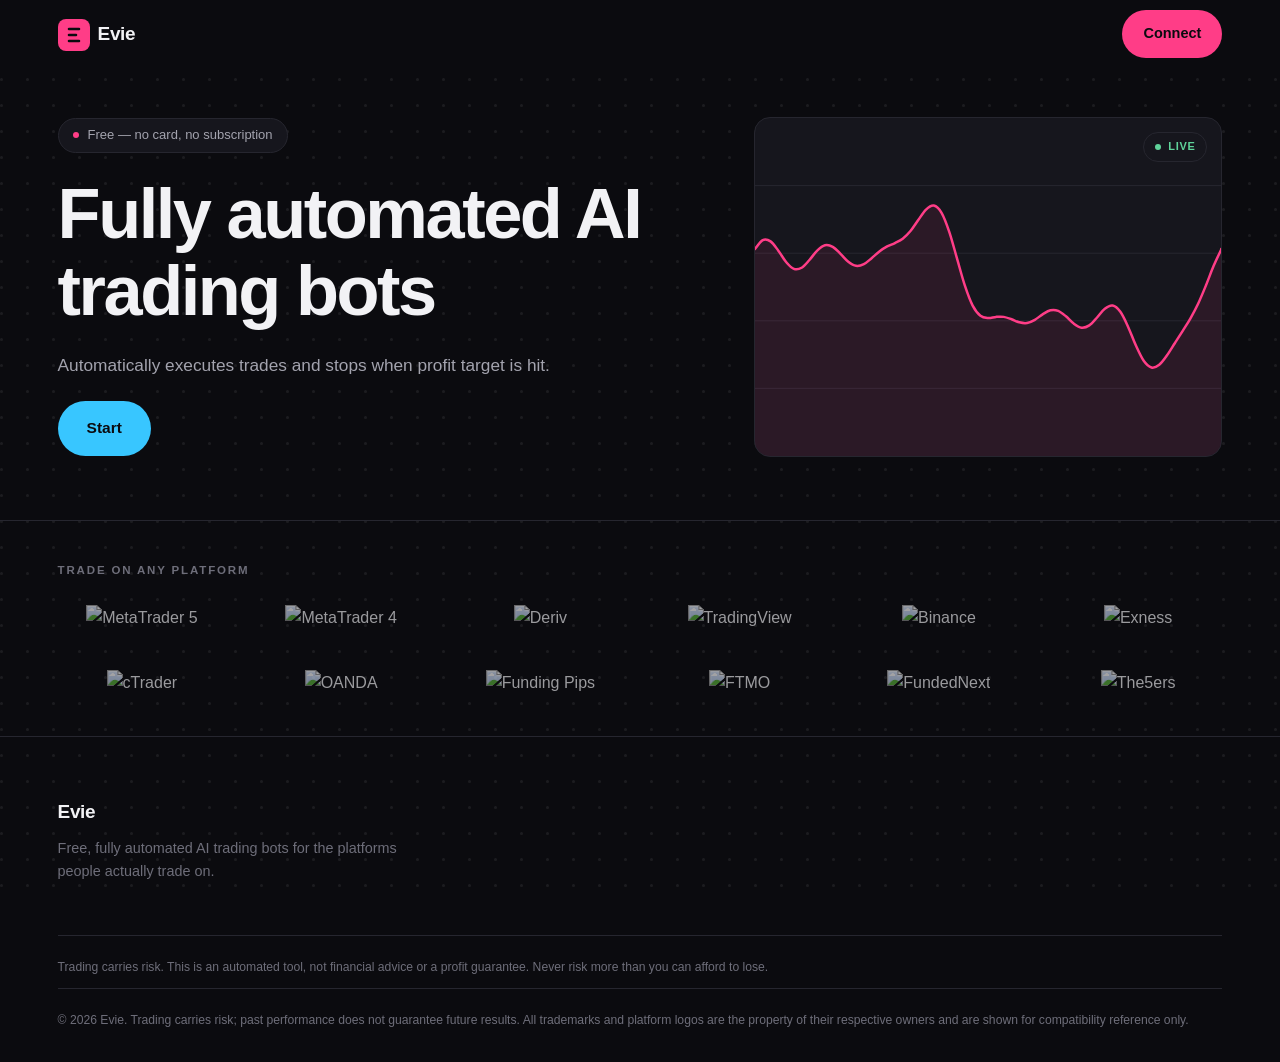
==== index.html @ 2742dfb5 "Stop asking Deriv for payments, and ask the visitor first instead Evie asked for the payment scope, " ====
<!doctype html>
<html lang="en">
<head>
<meta charset="utf-8" />
<meta name="viewport" content="width=device-width, initial-scale=1, viewport-fit=cover" />
<title>Evie | Free Fully Automated AI Trading Bots</title>
<meta name="description" content="Evie builds free, fully automated AI trading bots that run 24/7 on MetaTrader 5, MetaTrader 4, Deriv, TradingView, Binance, Exness, cTrader and OANDA — and hold to the rules on Funding Pips, FTMO, FundedNext and The5ers. No subscription, no code." />
<meta name="theme-color" content="#0b0b0f" />
<meta name="robots" content="index,follow,max-image-preview:large,max-snippet:-1" />

<!-- One address for this page, and it is the www one. Without this, the same
     content served from the bare domain and from the Vercel preview URL is
     three pages competing with each other for the same search result. -->
<link rel="canonical" href="https://www.evietrader.site/" />

<meta property="og:type" content="website" />
<meta property="og:site_name" content="Evie" />
<meta property="og:url" content="https://www.evietrader.site/" />
<meta property="og:title" content="Evie | Free Fully Automated AI Trading Bots" />
<meta property="og:description" content="Free, fully automated AI trading bots that run 24/7 across MT5, MT4, Deriv, TradingView, Binance and more. No subscription, no code." />
<!-- PNG, and absolute. Facebook, X, WhatsApp and LinkedIn will not render an
     SVG card, and they do not resolve relative paths. -->
<meta property="og:image" content="https://www.evietrader.site/og.png" />
<meta property="og:image:width" content="1200" />
<meta property="og:image:height" content="630" />
<meta property="og:image:alt" content="Evie — free, fully automated AI trading bots" />
<meta property="og:locale" content="en_US" />

<meta name="twitter:card" content="summary_large_image" />
<meta name="twitter:title" content="Evie | Free Fully Automated AI Trading Bots" />
<meta name="twitter:description" content="Free, fully automated AI trading bots that run 24/7 across MT5, MT4, Deriv, TradingView, Binance and more." />
<meta name="twitter:image" content="https://www.evietrader.site/og.png" />
<link rel="icon" href="/favicon.ico" sizes="48x48" />
<link rel="icon" href="/favicon.svg" type="image/svg+xml" sizes="any" />
<link rel="apple-touch-icon" href="/icons/apple-touch-icon.png" />
<link rel="manifest" href="/manifest.webmanifest" />
<script>
/* The landing page is dark, always. Six of the platform marks it shows are
   white on transparent — on a light page they would simply not be there. The
   app pages behind the connection are the ones that theme. */
document.documentElement.setAttribute("data-theme","dark");
</script>
<link rel="stylesheet" href="/styles.css" />

<!-- What the page is, in the form search engines read directly rather than
     infer. Kept to what is actually true on the page: a free web application
     and the organisation behind it. -->
<script type="application/ld+json">
{
  "@context": "https://schema.org",
  "@graph": [
    {
      "@type": "Organization",
      "@id": "https://www.evietrader.site/#organization",
      "name": "Evie",
      "url": "https://www.evietrader.site/",
      "logo": {
        "@type": "ImageObject",
        "url": "https://www.evietrader.site/icons/icon-512.png",
        "width": 512,
        "height": 512
      }
    },
    {
      "@type": "WebSite",
      "@id": "https://www.evietrader.site/#website",
      "url": "https://www.evietrader.site/",
      "name": "Evie",
      "description": "Free, fully automated AI trading bots for MT5, MT4, Deriv, TradingView, Binance, Exness, cTrader and OANDA.",
      "publisher": { "@id": "https://www.evietrader.site/#organization" },
      "inLanguage": "en"
    },
    {
      "@type": "SoftwareApplication",
      "name": "Evie",
      "url": "https://www.evietrader.site/",
      "applicationCategory": "FinanceApplication",
      "operatingSystem": "Web browser, Android, iOS, Windows, macOS",
      "description": "Connect a Deriv account, read the market, and let a bot trade it. Free, fully automated AI trading bots with take profit, stop loss and martingale recovery.",
      "offers": {
        "@type": "Offer",
        "price": "0",
        "priceCurrency": "USD",
        "availability": "https://schema.org/InStock"
      },
      "publisher": { "@id": "https://www.evietrader.site/#organization" }
    }
  ]
}
</script>
</head>
<body>

<!-- ══ Nav ══ -->
<header class="nav">
  <div class="bleed nav-inner">
    <a class="brand" href="/">
      <span class="brand-mark" aria-hidden="true">
        <svg viewBox="0 0 32 32" width="32" height="32"><rect width="32" height="32" rx="8" fill="#ff3d87"/><path d="M11 10h10M11 16h7M11 22h10" stroke="#0b0b0f" stroke-width="2.6" stroke-linecap="round"/></svg>
      </span>
      <span class="brand-name">Evie</span>
    </a>

    <div class="nav-cta">
      <button class="btn btn-line btn-install" type="button" data-install hidden><svg viewBox="0 0 24 24" width="15" height="15" fill="none" stroke="currentColor" stroke-width="2" stroke-linecap="round" stroke-linejoin="round" aria-hidden="true"><path d="M21 15v4a2 2 0 0 1-2 2H5a2 2 0 0 1-2-2v-4M7 10l5 5 5-5M12 15V3"/></svg><span>Install app</span></button>
      <a class="btn btn-solid js-connect" href="/home.html">Connect</a>
    </div>
  </div>
</header>

<main>

  <!-- ══ Hero ══ -->
  <section class="hero">
    <div class="bleed hero-inner">
      <div class="hero-copy">
        <p class="kicker"><span class="dot" aria-hidden="true"></span> Free — no card, no subscription</p>
        <h1 class="hero-title">Fully automated AI trading bots</h1>
        <p class="hero-sub">
          Automatically executes trades and stops when profit target is hit.
        </p>
        <div class="actions">
          <a class="btn btn-blue btn-lg js-connect" href="/home.html">Start</a>
        </div>
      </div>

      <!-- A market, moving. No numbers on it and nothing claimed: the panel
           used to state a symbol, a timeframe and a risk figure that were
           decoration dressed as data. This says the same thing honestly —
           something is running — and says it in a way a still card cannot.

           The tape is one wave drawn twice, end to end, sliding left by
           exactly its own width. That is what makes the loop seamless: the
           moment it has travelled one full period, the second copy is sitting
           where the first began. -->
      <div class="hero-panel" aria-hidden="true">
        <span class="live">Live</span>
        <svg class="tape" viewBox="0 0 600 320" preserveAspectRatio="none" role="presentation">
          <g class="tape-grid">
            <line x1="0" y1="64" x2="600" y2="64" />
            <line x1="0" y1="128" x2="600" y2="128" />
            <line x1="0" y1="192" x2="600" y2="192" />
            <line x1="0" y1="256" x2="600" y2="256" />
          </g>
          <!-- The same wave twice, the second sitting exactly one width to
               the right. Sliding the pair left by that width lands the copy
               where the original began, so the loop has no seam to see. The
               curve is periodic by construction: it is built from sines that
               each complete a whole number of cycles across the width, which
               is the only way the two ends meet perfectly. -->
          <g class="tape-run">
            <g>
              <path class="tape-fill" d="M0.00,124.06 C1.67,122.66 6.67,116.82 10.00,115.61 C13.33,114.41 16.67,115.15 20.00,116.81 C23.33,118.47 26.67,122.32 30.00,125.57 C33.33,128.81 36.67,133.42 40.00,136.29 C43.33,139.17 46.67,141.90 50.00,142.82 C53.33,143.74 56.67,143.20 60.00,141.80 C63.33,140.40 66.67,137.15 70.00,134.44 C73.33,131.73 76.67,127.87 80.00,125.54 C83.33,123.21 86.67,121.08 90.00,120.48 C93.33,119.88 96.67,120.61 100.00,121.96 C103.33,123.31 106.67,126.25 110.00,128.60 C113.33,130.95 116.67,134.17 120.00,136.05 C123.33,137.94 126.67,139.54 130.00,139.92 C133.33,140.30 136.67,139.53 140.00,138.33 C143.33,137.13 146.67,134.72 150.00,132.72 C153.33,130.73 156.67,128.19 160.00,126.33 C163.33,124.47 166.67,122.91 170.00,121.58 C173.33,120.26 176.67,119.58 180.00,118.36 C183.33,117.15 186.67,116.20 190.00,114.31 C193.33,112.43 196.67,109.98 200.00,107.04 C203.33,104.09 206.67,100.03 210.00,96.64 C213.33,93.25 216.67,88.99 220.00,86.70 C223.33,84.41 226.67,82.38 230.00,82.90 C233.33,83.41 236.67,85.61 240.00,89.80 C243.33,93.99 246.67,100.77 250.00,108.03 C253.33,115.29 256.67,124.93 260.00,133.38 C263.33,141.83 266.67,151.36 270.00,158.73 C273.33,166.11 276.67,172.87 280.00,177.62 C283.33,182.37 286.67,185.28 290.00,187.23 C293.33,189.18 296.67,189.13 300.00,189.31 C303.33,189.48 306.67,188.47 310.00,188.30 C313.33,188.13 316.67,187.91 320.00,188.29 C323.33,188.67 326.67,189.72 330.00,190.58 C333.33,191.44 336.67,192.87 340.00,193.45 C343.33,194.04 346.67,194.47 350.00,194.07 C353.33,193.68 356.67,192.43 360.00,191.06 C363.33,189.70 366.67,187.39 370.00,185.88 C373.33,184.38 376.67,182.58 380.00,182.03 C383.33,181.47 386.67,181.60 390.00,182.56 C393.33,183.52 396.67,185.76 400.00,187.77 C403.33,189.79 406.67,192.84 410.00,194.63 C413.33,196.42 416.67,198.24 420.00,198.53 C423.33,198.82 426.67,197.98 430.00,196.37 C433.33,194.76 436.67,191.51 440.00,188.89 C443.33,186.27 446.67,182.53 450.00,180.65 C453.33,178.76 456.67,177.10 460.00,177.58 C463.33,178.06 466.67,180.15 470.00,183.51 C473.33,186.88 476.67,192.46 480.00,197.78 C483.33,203.10 486.67,210.09 490.00,215.43 C493.33,220.78 496.67,226.39 500.00,229.86 C503.33,233.32 506.67,235.60 510.00,236.23 C513.33,236.85 516.67,235.54 520.00,233.62 C523.33,231.69 526.67,228.07 530.00,224.67 C533.33,221.27 536.67,217.06 540.00,213.23 C543.33,209.41 546.67,205.60 550.00,201.71 C553.33,197.81 556.67,194.16 560.00,189.85 C563.33,185.54 566.67,181.04 570.00,175.85 C573.33,170.65 576.67,164.65 580.00,158.67 C583.33,152.69 586.67,145.75 590.00,139.98 C593.33,134.22 598.33,126.72 600.00,124.06 L600.00,320 L0,320 Z" />
              <path class="tape-line" d="M0.00,124.06 C1.67,122.66 6.67,116.82 10.00,115.61 C13.33,114.41 16.67,115.15 20.00,116.81 C23.33,118.47 26.67,122.32 30.00,125.57 C33.33,128.81 36.67,133.42 40.00,136.29 C43.33,139.17 46.67,141.90 50.00,142.82 C53.33,143.74 56.67,143.20 60.00,141.80 C63.33,140.40 66.67,137.15 70.00,134.44 C73.33,131.73 76.67,127.87 80.00,125.54 C83.33,123.21 86.67,121.08 90.00,120.48 C93.33,119.88 96.67,120.61 100.00,121.96 C103.33,123.31 106.67,126.25 110.00,128.60 C113.33,130.95 116.67,134.17 120.00,136.05 C123.33,137.94 126.67,139.54 130.00,139.92 C133.33,140.30 136.67,139.53 140.00,138.33 C143.33,137.13 146.67,134.72 150.00,132.72 C153.33,130.73 156.67,128.19 160.00,126.33 C163.33,124.47 166.67,122.91 170.00,121.58 C173.33,120.26 176.67,119.58 180.00,118.36 C183.33,117.15 186.67,116.20 190.00,114.31 C193.33,112.43 196.67,109.98 200.00,107.04 C203.33,104.09 206.67,100.03 210.00,96.64 C213.33,93.25 216.67,88.99 220.00,86.70 C223.33,84.41 226.67,82.38 230.00,82.90 C233.33,83.41 236.67,85.61 240.00,89.80 C243.33,93.99 246.67,100.77 250.00,108.03 C253.33,115.29 256.67,124.93 260.00,133.38 C263.33,141.83 266.67,151.36 270.00,158.73 C273.33,166.11 276.67,172.87 280.00,177.62 C283.33,182.37 286.67,185.28 290.00,187.23 C293.33,189.18 296.67,189.13 300.00,189.31 C303.33,189.48 306.67,188.47 310.00,188.30 C313.33,188.13 316.67,187.91 320.00,188.29 C323.33,188.67 326.67,189.72 330.00,190.58 C333.33,191.44 336.67,192.87 340.00,193.45 C343.33,194.04 346.67,194.47 350.00,194.07 C353.33,193.68 356.67,192.43 360.00,191.06 C363.33,189.70 366.67,187.39 370.00,185.88 C373.33,184.38 376.67,182.58 380.00,182.03 C383.33,181.47 386.67,181.60 390.00,182.56 C393.33,183.52 396.67,185.76 400.00,187.77 C403.33,189.79 406.67,192.84 410.00,194.63 C413.33,196.42 416.67,198.24 420.00,198.53 C423.33,198.82 426.67,197.98 430.00,196.37 C433.33,194.76 436.67,191.51 440.00,188.89 C443.33,186.27 446.67,182.53 450.00,180.65 C453.33,178.76 456.67,177.10 460.00,177.58 C463.33,178.06 466.67,180.15 470.00,183.51 C473.33,186.88 476.67,192.46 480.00,197.78 C483.33,203.10 486.67,210.09 490.00,215.43 C493.33,220.78 496.67,226.39 500.00,229.86 C503.33,233.32 506.67,235.60 510.00,236.23 C513.33,236.85 516.67,235.54 520.00,233.62 C523.33,231.69 526.67,228.07 530.00,224.67 C533.33,221.27 536.67,217.06 540.00,213.23 C543.33,209.41 546.67,205.60 550.00,201.71 C553.33,197.81 556.67,194.16 560.00,189.85 C563.33,185.54 566.67,181.04 570.00,175.85 C573.33,170.65 576.67,164.65 580.00,158.67 C583.33,152.69 586.67,145.75 590.00,139.98 C593.33,134.22 598.33,126.72 600.00,124.06" />
            </g>
            <g transform="translate(600,0)">
              <path class="tape-fill" d="M0.00,124.06 C1.67,122.66 6.67,116.82 10.00,115.61 C13.33,114.41 16.67,115.15 20.00,116.81 C23.33,118.47 26.67,122.32 30.00,125.57 C33.33,128.81 36.67,133.42 40.00,136.29 C43.33,139.17 46.67,141.90 50.00,142.82 C53.33,143.74 56.67,143.20 60.00,141.80 C63.33,140.40 66.67,137.15 70.00,134.44 C73.33,131.73 76.67,127.87 80.00,125.54 C83.33,123.21 86.67,121.08 90.00,120.48 C93.33,119.88 96.67,120.61 100.00,121.96 C103.33,123.31 106.67,126.25 110.00,128.60 C113.33,130.95 116.67,134.17 120.00,136.05 C123.33,137.94 126.67,139.54 130.00,139.92 C133.33,140.30 136.67,139.53 140.00,138.33 C143.33,137.13 146.67,134.72 150.00,132.72 C153.33,130.73 156.67,128.19 160.00,126.33 C163.33,124.47 166.67,122.91 170.00,121.58 C173.33,120.26 176.67,119.58 180.00,118.36 C183.33,117.15 186.67,116.20 190.00,114.31 C193.33,112.43 196.67,109.98 200.00,107.04 C203.33,104.09 206.67,100.03 210.00,96.64 C213.33,93.25 216.67,88.99 220.00,86.70 C223.33,84.41 226.67,82.38 230.00,82.90 C233.33,83.41 236.67,85.61 240.00,89.80 C243.33,93.99 246.67,100.77 250.00,108.03 C253.33,115.29 256.67,124.93 260.00,133.38 C263.33,141.83 266.67,151.36 270.00,158.73 C273.33,166.11 276.67,172.87 280.00,177.62 C283.33,182.37 286.67,185.28 290.00,187.23 C293.33,189.18 296.67,189.13 300.00,189.31 C303.33,189.48 306.67,188.47 310.00,188.30 C313.33,188.13 316.67,187.91 320.00,188.29 C323.33,188.67 326.67,189.72 330.00,190.58 C333.33,191.44 336.67,192.87 340.00,193.45 C343.33,194.04 346.67,194.47 350.00,194.07 C353.33,193.68 356.67,192.43 360.00,191.06 C363.33,189.70 366.67,187.39 370.00,185.88 C373.33,184.38 376.67,182.58 380.00,182.03 C383.33,181.47 386.67,181.60 390.00,182.56 C393.33,183.52 396.67,185.76 400.00,187.77 C403.33,189.79 406.67,192.84 410.00,194.63 C413.33,196.42 416.67,198.24 420.00,198.53 C423.33,198.82 426.67,197.98 430.00,196.37 C433.33,194.76 436.67,191.51 440.00,188.89 C443.33,186.27 446.67,182.53 450.00,180.65 C453.33,178.76 456.67,177.10 460.00,177.58 C463.33,178.06 466.67,180.15 470.00,183.51 C473.33,186.88 476.67,192.46 480.00,197.78 C483.33,203.10 486.67,210.09 490.00,215.43 C493.33,220.78 496.67,226.39 500.00,229.86 C503.33,233.32 506.67,235.60 510.00,236.23 C513.33,236.85 516.67,235.54 520.00,233.62 C523.33,231.69 526.67,228.07 530.00,224.67 C533.33,221.27 536.67,217.06 540.00,213.23 C543.33,209.41 546.67,205.60 550.00,201.71 C553.33,197.81 556.67,194.16 560.00,189.85 C563.33,185.54 566.67,181.04 570.00,175.85 C573.33,170.65 576.67,164.65 580.00,158.67 C583.33,152.69 586.67,145.75 590.00,139.98 C593.33,134.22 598.33,126.72 600.00,124.06 L600.00,320 L0,320 Z" />
              <path class="tape-line" d="M0.00,124.06 C1.67,122.66 6.67,116.82 10.00,115.61 C13.33,114.41 16.67,115.15 20.00,116.81 C23.33,118.47 26.67,122.32 30.00,125.57 C33.33,128.81 36.67,133.42 40.00,136.29 C43.33,139.17 46.67,141.90 50.00,142.82 C53.33,143.74 56.67,143.20 60.00,141.80 C63.33,140.40 66.67,137.15 70.00,134.44 C73.33,131.73 76.67,127.87 80.00,125.54 C83.33,123.21 86.67,121.08 90.00,120.48 C93.33,119.88 96.67,120.61 100.00,121.96 C103.33,123.31 106.67,126.25 110.00,128.60 C113.33,130.95 116.67,134.17 120.00,136.05 C123.33,137.94 126.67,139.54 130.00,139.92 C133.33,140.30 136.67,139.53 140.00,138.33 C143.33,137.13 146.67,134.72 150.00,132.72 C153.33,130.73 156.67,128.19 160.00,126.33 C163.33,124.47 166.67,122.91 170.00,121.58 C173.33,120.26 176.67,119.58 180.00,118.36 C183.33,117.15 186.67,116.20 190.00,114.31 C193.33,112.43 196.67,109.98 200.00,107.04 C203.33,104.09 206.67,100.03 210.00,96.64 C213.33,93.25 216.67,88.99 220.00,86.70 C223.33,84.41 226.67,82.38 230.00,82.90 C233.33,83.41 236.67,85.61 240.00,89.80 C243.33,93.99 246.67,100.77 250.00,108.03 C253.33,115.29 256.67,124.93 260.00,133.38 C263.33,141.83 266.67,151.36 270.00,158.73 C273.33,166.11 276.67,172.87 280.00,177.62 C283.33,182.37 286.67,185.28 290.00,187.23 C293.33,189.18 296.67,189.13 300.00,189.31 C303.33,189.48 306.67,188.47 310.00,188.30 C313.33,188.13 316.67,187.91 320.00,188.29 C323.33,188.67 326.67,189.72 330.00,190.58 C333.33,191.44 336.67,192.87 340.00,193.45 C343.33,194.04 346.67,194.47 350.00,194.07 C353.33,193.68 356.67,192.43 360.00,191.06 C363.33,189.70 366.67,187.39 370.00,185.88 C373.33,184.38 376.67,182.58 380.00,182.03 C383.33,181.47 386.67,181.60 390.00,182.56 C393.33,183.52 396.67,185.76 400.00,187.77 C403.33,189.79 406.67,192.84 410.00,194.63 C413.33,196.42 416.67,198.24 420.00,198.53 C423.33,198.82 426.67,197.98 430.00,196.37 C433.33,194.76 436.67,191.51 440.00,188.89 C443.33,186.27 446.67,182.53 450.00,180.65 C453.33,178.76 456.67,177.10 460.00,177.58 C463.33,178.06 466.67,180.15 470.00,183.51 C473.33,186.88 476.67,192.46 480.00,197.78 C483.33,203.10 486.67,210.09 490.00,215.43 C493.33,220.78 496.67,226.39 500.00,229.86 C503.33,233.32 506.67,235.60 510.00,236.23 C513.33,236.85 516.67,235.54 520.00,233.62 C523.33,231.69 526.67,228.07 530.00,224.67 C533.33,221.27 536.67,217.06 540.00,213.23 C543.33,209.41 546.67,205.60 550.00,201.71 C553.33,197.81 556.67,194.16 560.00,189.85 C563.33,185.54 566.67,181.04 570.00,175.85 C573.33,170.65 576.67,164.65 580.00,158.67 C583.33,152.69 586.67,145.75 590.00,139.98 C593.33,134.22 598.33,126.72 600.00,124.06" />
            </g>
          </g>
        </svg>
      </div>
    </div>

    <div class="bleed marks">
      <p class="marks-label">Trade on any platform</p>
      <ul class="marks-row">
        <li><img src="/logos/metatrader5.svg" alt="MetaTrader 5" /></li>
        <li><img src="/logos/mt4.svg" alt="MetaTrader 4" /></li>
        <li><img src="/logos/deriv-wordmark.svg" alt="Deriv" /></li>
        <li><img src="/logos/tradingview.svg" alt="TradingView" /></li>
        <li><img src="/logos/binance.svg" alt="Binance" /></li>
        <li><img src="/logos/exness.svg" alt="Exness" /></li>
        <li><img src="/logos/ctrader.svg" alt="cTrader" /></li>
        <li><img src="/logos/oanda.svg" alt="OANDA" /></li>
        <li><img src="/logos/fundingpips.svg" alt="Funding Pips" /></li>
        <li><img src="/logos/ftmo.svg" alt="FTMO" /></li>
        <li><img src="/logos/fundednext.png" alt="FundedNext" /></li>
        <li><img src="/logos/the5ers.svg" alt="The5ers" /></li>
      </ul>
    </div>
  </section>

</main>

<footer class="footer">
  <div class="bleed footer-inner">
    <div class="footer-brand">
      <span class="brand-name">Evie</span>
      <p>Free, fully automated AI trading bots for the platforms people actually trade on.</p>
    </div>
  </div>
  <div class="bleed footer-legal">
    <p class="disclaimer">Trading carries risk. This is an automated tool, not financial advice or a profit guarantee. Never risk more than you can afford to lose.</p>
    <p>&copy; 2026 Evie. Trading carries risk; past performance does not guarantee future results. All trademarks and platform logos are the property of their respective owners and are shown for compatibility reference only.</p>
  </div>
</footer>

<!-- The Deriv redirect URL is DERIVED, not written down: the origin comes
     from wherever this is served and only the path is fixed (/home.html, the
     registered one). Moving to a bought domain therefore needs no code change
     — just register https://<new-domain>/home.html on the Deriv app.
     Override only if the app is registered against a different host:
     <script>window.EVIE_DERIV_REDIRECT_URI = "...";</script> -->
<!-- Asked once, the first time somebody presses Connect or Start. The bots
     run on a Deriv account the visitor already owns, and a visitor who has
     not got one used to find that out at Deriv's own login screen — the
     wrong place to learn it, and the point at which they leave. -->
<div class="sheet" id="connect-choice" hidden>
  <div class="sheet-back" data-choice-close></div>
  <div class="sheet-card" role="dialog" aria-modal="true" aria-labelledby="connect-choice-t">
    <div class="sheet-head">
      <div>
        <p class="sheet-k">Before you connect</p>
        <h2 class="sheet-t" id="connect-choice-t">Do you have a Deriv account?</h2>
      </div>
      <button class="sheet-x" type="button" data-choice-close aria-label="Close">
        <svg viewBox="0 0 24 24" width="17" height="17" fill="none" stroke="currentColor" stroke-width="2.2" stroke-linecap="round"><path d="M6 6l12 12M18 6L6 18"/></svg>
      </button>
    </div>

    <div class="sheet-body">
      <p class="sheet-note">Evie runs on <strong>your own</strong> Deriv account. Connect the one
        you already have &mdash; or open one first, then come back to this page and connect.</p>

      <div class="choice-actions">
        <a class="btn btn-blue btn-lg" id="choice-create" href="https://t.deriv.link?t=72ZF9J9GSCF3" target="_blank" rel="noopener noreferrer sponsored">I&rsquo;m new &mdash; create an account</a>
        <button class="btn btn-line btn-lg" id="choice-connect" type="button">I have one &mdash; connect</button>
      </div>
    </div>
  </div>
</div>

<script src="/deriv.js"></script>
<script src="/main.js" defer></script>
<script src="/connect.js"></script>
<script src="/install.js"></script>
</body>
</html>
---- styles.css ----
/* ══════════════════════════════════════════════════════════════════════
   Evie — landing page

   Flat by design: every colour is a solid value. There is not a single
   gradient in this file — no linear-gradient, no radial-gradient, no
   gradient text. Depth comes from solid surfaces, 1px borders and
   spacing instead.

   Full-bleed: content runs to the edges of the viewport with a padding
   gutter, so nothing is boxed into a narrow centred column.
   ══════════════════════════════════════════════════════════════════════ */

/* ── Theme ──────────────────────────────────────────────────────────────
   Light is the default, the way the analysis tools it mirrors are. Dark is
   one class away: everything below is a token, so the palette swaps and
   nothing else moves.

   data-theme on <html> wins over the system preference, because a person
   who has pressed the button has said what they want.                     */

:root {
  /* Surfaces — four flat steps from the page up to a raised card. */
  --base:      #f3f4f7;
  --raise:     #ffffff;
  --surface:   #ffffff;
  --surface-2: #f1f3f6;

  --line:      #e2e6ec;
  --line-hi:   #cdd3dc;

  --ink:       #14161a;
  --ink-muted: #59616d;
  --ink-faint: #838b97;

  /* Accents deep enough to carry white text on a light page. */
  --pink:      #e11d74;
  --pink-hi:   #c4165f;
  --blue:      #0d8ecf;
  --blue-hi:   #0a76ae;
  --ok:        #14a05a;
  --danger:    #d92d20;
  --amber:     #b45309;
  --violet:    #6d3bd8;
  --teal:      #0f7f8a;

  /* Text sitting ON an accent fill. */
  --on-accent: #ffffff;
  /* The ring around a "leading" control — must contrast with the fill. */
  --ring:      rgba(0, 0, 0, 0.45);

  /* The dotted ground, and the tint of an alternating band. */
  --dots: url("data:image/svg+xml,%3Csvg xmlns='http://www.w3.org/2000/svg' width='26' height='26'%3E%3Ccircle cx='1.5' cy='1.5' r='1.5' fill='%23000000' fill-opacity='0.06'/%3E%3C/svg%3E");
  --alt-tint: rgba(0, 0, 0, 0.025);

  /* The full-bleed gutter — the only horizontal rhythm on the page. */
  --gutter:    clamp(20px, 4.5vw, 72px);
  --radius:    16px;
  --radius-sm: 12px;
}

:root[data-theme="dark"] {
  --base:      #0b0b0f;
  --raise:     #121218;
  --surface:   #16161d;
  --surface-2: #1c1c24;

  --line:      #26262f;
  --line-hi:   #34343f;

  --ink:       #f2f2f5;
  --ink-muted: #a3a3ae;
  --ink-faint: #6e6e7a;

  /* Brighter, because they sit on near-black and carry dark text. */
  --pink:      #ff3d87;
  --pink-hi:   #ff5c9c;
  --blue:      #38c6ff;
  --blue-hi:   #5bd2ff;
  --ok:        #5fd39a;
  --danger:    #ff6a6a;
  --amber:     #f5a524;
  --violet:    #b794ff;
  --teal:      #4fd1c5;

  --on-accent: #0b0b0f;
  --ring:      rgba(255, 255, 255, 0.55);

  --dots: url("data:image/svg+xml,%3Csvg xmlns='http://www.w3.org/2000/svg' width='26' height='26'%3E%3Ccircle cx='1.5' cy='1.5' r='1.5' fill='%23ffffff' fill-opacity='0.07'/%3E%3C/svg%3E");
  --alt-tint: rgba(255, 255, 255, 0.026);
}

* { box-sizing: border-box; }

html {
  scroll-behavior: smooth;
  scroll-padding-top: 76px; /* anchors clear the fixed nav */
  -webkit-text-size-adjust: 100%;
}

body {
  margin: 0;
  color: var(--ink);
  /* Dotted ground. The dots are an SVG tile of solid circles rather than a
     radial-gradient, so the page keeps its no-gradient rule. `fixed` pins the
     grid to the viewport, so it never scrolls out of register or stretches —
     the tile is a constant 26px at every screen size, which is why this needs
     no breakpoints. */
  background-color: var(--base);
  background-image: var(--dots);
  background-size: 26px 26px;
  background-attachment: fixed;
  font-family: Inter, "Segoe UI", -apple-system, BlinkMacSystemFont, Roboto, Helvetica, Arial, sans-serif;
  font-size: 16px;
  line-height: 1.6;
  -webkit-font-smoothing: antialiased;
  overflow-x: hidden;
}

img { max-width: 100%; height: auto; display: block; }
a { color: inherit; text-decoration: none; }
h1, h2, h3 { margin: 0; line-height: 1.1; letter-spacing: -0.025em; }
p { margin: 0; }
ul, ol, dl { margin: 0; padding: 0; list-style: none; }

/* Full width, gutter only — no max-width, so the page fills the screen. */
.bleed { width: 100%; padding-inline: var(--gutter); }

/* ── Home dashboard ─────────────────────────────────────────────────────── */

.dash { min-height: 100svh; }

/* Clearing the fixed header and no more. The old value was a third of the
   viewport height on a laptop, which put the first card below the fold with
   nothing in the gap. */
.dash-main { padding-top: clamp(84px, 9vh, 100px); padding-bottom: 56px; }
.dash-title {
  margin-bottom: clamp(14px, 1.8vw, 20px);
  font-size: clamp(1.45rem, 2.4vw, 1.8rem);
  font-weight: 700;
}

/* The real balance, perched top right in the nav. */
.perch { display: flex; align-items: center; gap: 10px; margin-left: auto; }
.perch-v {
  font-size: clamp(0.95rem, 1.8vw, 1.15rem);
  font-weight: 700;
  letter-spacing: -0.02em;
  font-variant-numeric: tabular-nums;
  white-space: nowrap;
}


/* Real vs demo. Blue is the live account; the demo is deliberately quieter so
   the two can never be mistaken for one another at a glance. */
.badge {
  padding: 5px 12px;
  font: inherit;
  font-size: 11px;
  font-weight: 700;
  text-transform: uppercase;
  letter-spacing: 0.09em;
  color: var(--blue);
  background: transparent;
  border: 1px solid var(--blue);
  border-radius: 999px;
  cursor: pointer;
  user-select: none;
  white-space: nowrap;
  transition: color 0.18s ease, border-color 0.18s ease;
}
.badge:hover { color: var(--blue-hi); border-color: var(--blue-hi); }

/* The two things you can actually do from here. */
/* Three across rather than two and a stray, and each one the size of the
   thing it is — a link with a name and a line under it. They were card-sized
   before, which made a dashboard of three links look like a whole page. */
.tiles {
  display: grid;
  grid-template-columns: repeat(auto-fit, minmax(min(100%, 200px), 1fr));
  gap: 10px;
  margin-bottom: 18px;
}
.tile {
  display: grid;
  gap: 4px;
  padding: 16px 16px 18px;
  background: var(--surface);
  border: 1px solid var(--line);
  border-radius: var(--radius-sm);
  transition: border-color 0.18s ease, background 0.18s ease;
}
.tile:hover { background: var(--surface-2); border-color: var(--line-hi); }
.tile-icon {
  display: grid;
  place-items: center;
  width: 32px; height: 32px;
  margin-bottom: 8px;
  background: var(--surface-2);
  border: 1px solid var(--line-hi);
  border-radius: 9px;
}
.tile-icon svg { width: 17px; height: 17px; }
.tile-h { display: flex; align-items: center; gap: 8px; flex-wrap: wrap; }
.tile-t { font-size: 0.95rem; font-weight: 650; }
.tile-s { font-size: 0.82rem; line-height: 1.5; color: var(--ink-muted); }

/* What the tile actually is. Outlined rather than filled, so it labels the
   heading without competing with it. */
.tag-bot {
  padding: 3px 9px;
  font-size: 10px;
  font-weight: 700;
  text-transform: uppercase;
  letter-spacing: 0.09em;
  color: var(--blue);
  border: 1px solid var(--blue);
  border-radius: 999px;
  white-space: nowrap;
}

/* Present, and plainly not ready. Dimmed rather than hidden so it is clear
   the feature exists and is coming, and not clickable so nobody tries. */
.tile--off { opacity: 0.72; cursor: not-allowed; }
.tile--off:hover { background: var(--surface); border-color: var(--line); }
/* The MetaTrader mark is a WIDE wordmark, not a square glyph. Squeezed into
   the 42px icon box it came out 24x4 and unreadable, so this tile's box grows
   to fit the logo instead of the logo shrinking to fit the box. */
.tile--off .tile-icon { width: auto; min-width: 32px; padding: 0 10px; }
.tile-logo { height: 15px; width: auto; max-width: 130px; object-fit: contain; }

/* The MetaTrader wordmark ships white, which disappears on the light theme.
   Two files, one per ground; the theme picks which one is painted. */
.tile-logo--pale { display: none; }
:root[data-theme="dark"] .tile-logo--ink { display: none; }
:root[data-theme="dark"] .tile-logo--pale { display: block; }

.tag-off {
  padding: 3px 9px;
  font-size: 10px;
  font-weight: 700;
  text-transform: uppercase;
  letter-spacing: 0.09em;
  color: var(--over, #d97706);
  border: 1px solid currentColor;
  border-radius: 999px;
  white-space: nowrap;
}

/* A blank canvas for a page that has not been built yet. */

/* ── Detail sheet ───────────────────────────────────────────────────────── */

.sheet { position: fixed; inset: 0; z-index: 90; display: grid; place-items: center; padding: 20px; }
.sheet[hidden] { display: none; }
.sheet-back { position: absolute; inset: 0; background: rgba(0, 0, 0, 0.62); opacity: 0; transition: opacity 0.2s ease; }
.sheet.is-in .sheet-back { opacity: 1; }

.sheet-card {
  position: relative;
  width: min(100%, 480px);
  max-height: min(84vh, 680px);
  overflow-y: auto;
  padding: clamp(22px, 3vw, 28px);
  background: var(--surface);
  border: 1px solid var(--line-hi);
  border-radius: var(--radius);
  opacity: 0;
  transform: translateY(10px) scale(0.985);
  transition: opacity 0.2s ease, transform 0.2s ease;
}
.sheet.is-in .sheet-card { opacity: 1; transform: none; }

.sheet-head { display: flex; align-items: flex-start; justify-content: space-between; gap: 16px; }
.sheet-k {
  font-size: 11px;
  font-weight: 600;
  text-transform: uppercase;
  letter-spacing: 0.14em;
  color: var(--ink-faint);
}
.sheet-t { margin-top: 6px; font-size: 1.2rem; font-weight: 700; }
.sheet-x {
  flex: none;
  display: grid;
  place-items: center;
  width: 34px; height: 34px;
  color: var(--ink-muted);
  background: transparent;
  border: 1px solid var(--line);
  border-radius: 10px;
  cursor: pointer;
  transition: color 0.18s ease, border-color 0.18s ease;
}
.sheet-x:hover { color: var(--ink); border-color: var(--line-hi); }

.sheet-body { margin-top: 20px; }
.sheet-who { font-size: 14px; font-weight: 650; margin-bottom: 16px; }
.sheet-note { margin-top: 18px; font-size: 12.5px; line-height: 1.55; color: var(--ink-faint); }
.sheet-note strong { color: var(--ink-muted); font-weight: 650; }
.sheet-foot { margin-top: 22px; padding-top: 18px; border-top: 1px solid var(--line); }

/* The two answers on the connect card, each the full width of it: this is a
   choice between them, not a main action with an afterthought beside it. */
.choice-actions { display: grid; gap: 10px; margin-top: 22px; }
.choice-actions .btn { width: 100%; }

.grp + .grp { margin-top: 18px; }
.grp-t {
  font-size: 11px;
  font-weight: 700;
  text-transform: uppercase;
  letter-spacing: 0.12em;
  color: var(--ink-faint);
  margin-bottom: 6px;
}

/* Every account: kind, id, balance — the figures line up down the right. */
.accts { border-top: 1px solid var(--line); }
.acct {
  display: grid;
  grid-template-columns: auto 1fr auto;
  align-items: baseline;
  gap: 10px;
  padding: 10px 0;
  border-bottom: 1px solid var(--line);
  font-size: 13px;
}
.acct:last-child { border-bottom: 0; }
.acct-kind {
  padding: 3px 8px;
  font-size: 10px;
  font-weight: 700;
  text-transform: uppercase;
  letter-spacing: 0.07em;
  color: var(--ink-faint);
  background: var(--surface-2);
  border-radius: 6px;
}
.acct-id { color: var(--ink-muted); font-variant-numeric: tabular-nums; overflow-wrap: anywhere; }
.acct-bal { font-weight: 650; font-variant-numeric: tabular-nums; white-space: nowrap; }
.acct--none { display: block; color: var(--ink-faint); }

/* The one link that stays on the page. */
.notice-go {
  display: inline-flex;
  align-items: center;
  gap: 6px;
  padding: 11px 18px;
  font-size: 13.5px;
  font-weight: 600;
  color: var(--blue);
  border: 1px solid var(--line-hi);
  border-radius: 999px;
  transition: color 0.18s ease, border-color 0.18s ease, background 0.18s ease;
}
.notice-go:hover { color: var(--blue-hi); border-color: var(--blue); background: var(--surface); }

/* ── Flash messages ─────────────────────────────────────────────────────── */

.flash {
  display: inline-flex;
  align-items: center;
  gap: 9px;
  margin-bottom: 20px;
  padding: 10px 16px;
  font-size: 13.5px;
  font-weight: 600;
  border-radius: 999px;
  border: 1px solid;
  opacity: 0;
  transform: translateY(-6px);
  transition: opacity 0.3s ease, transform 0.3s ease;
}
.flash.is-in { opacity: 1; transform: none; }
.flash[hidden] { display: none; }
.flash--ok { color: var(--ok); border-color: var(--ok); background: var(--surface); }

/* On the landing page the flash is a failure, and floats over the page. */
.flash--error {
  position: fixed;
  left: 50%;
  bottom: 24px;
  z-index: 80;
  transform: translate(-50%, 8px);
  color: var(--pink);
  border-color: var(--pink);
  background: var(--surface);
  max-width: calc(100vw - 40px);
  text-align: center;
}
.flash--error.is-in { transform: translate(-50%, 0); }

/* ── Buttons ────────────────────────────────────────────────────────── */

.btn {
  display: inline-flex;
  align-items: center;
  justify-content: center;
  border: 1px solid transparent;
  border-radius: 999px;
  padding: 11px 20px;
  font: inherit;
  font-size: 14.5px;
  font-weight: 600;
  white-space: nowrap;
  cursor: pointer;
  /* Explicit, because a <button> defaults to the OS button face — without
     this, .btn-line renders as a white pill instead of an outline. */
  background: transparent;
  color: var(--ink);
  transition: background 0.18s ease, border-color 0.18s ease, color 0.18s ease;
}
.btn-lg { padding: 14px 28px; font-size: 15.5px; }

/* Two bright solid fills, equal weight — pink for "free", blue to start. */
.btn-solid { background: var(--pink); color: var(--on-accent); }
.btn-solid:hover { background: var(--pink-hi); }

.btn-blue { background: var(--blue); color: var(--on-accent); }
.btn-blue:hover { background: var(--blue-hi); }

.btn-line { border-color: var(--line-hi); color: var(--ink); }
.btn-line:hover { background: var(--surface); border-color: #45454f; }


/* ── Nav ────────────────────────────────────────────────────────────── */

.nav {
  position: fixed;
  top: 0; left: 0; right: 0;
  z-index: 50;
  background: var(--base);
  border-bottom: 1px solid transparent;
  transition: border-color 0.2s ease;
}
.nav.is-stuck { border-bottom-color: var(--line); }

.nav-inner { display: flex; align-items: center; gap: 20px; height: 68px; }

.brand { display: inline-flex; align-items: center; gap: 10px; }
.brand-mark { display: block; width: 30px; height: 30px; flex: none; }
.brand-name { font-size: 19px; font-weight: 700; letter-spacing: -0.02em; }

.nav-cta { display: flex; gap: 8px; margin-left: auto; }

/* ── Hero ───────────────────────────────────────────────────────────── */

.hero { padding-top: clamp(104px, 13vh, 148px); border-bottom: 1px solid var(--line); }

.hero-inner {
  display: grid;
  /* Copy takes the room it needs; the panel is a fixed-ish companion.
     Below 1040px they stack (see the breakpoint). */
  grid-template-columns: minmax(0, 1.35fr) minmax(0, 1fr);
  gap: clamp(32px, 5vw, 72px);
  align-items: center;
  padding-bottom: clamp(48px, 7vh, 84px);
}

.hero-copy { display: grid; gap: 22px; justify-items: start; }

.kicker {
  display: inline-flex;
  align-items: center;
  gap: 9px;
  padding: 6px 14px;
  font-size: 13px;
  font-weight: 500;
  color: var(--ink-muted);
  background: var(--surface);
  border: 1px solid var(--line);
  border-radius: 999px;
}
.dot { width: 6px; height: 6px; border-radius: 50%; background: var(--pink); flex: none; }

.hero-title {
  font-size: clamp(2.5rem, 5.6vw, 4.4rem);
  font-weight: 700;
  letter-spacing: -0.035em;
  max-width: 16ch;
}

.hero-sub {
  max-width: 52ch;
  font-size: clamp(1rem, 1.35vw, 1.14rem);
  color: var(--ink-muted);
}

.actions { display: flex; flex-wrap: wrap; gap: 10px; }

/* The spec card beside the headline — flat surface, plain rows. */
/* ══ The hero tape ═════════════════════════════════════════════════════════
   A market moving, rather than a card claiming things about one. The old
   panel listed a symbol, a timeframe and a risk figure that were decoration
   dressed as data; this states nothing it cannot back up and still says the
   thing that matters — something is running. */

.hero-panel {
  position: relative;
  overflow: hidden;
  min-height: clamp(240px, 30vw, 340px);
  background: var(--surface);
  border: 1px solid var(--line);
  border-radius: var(--radius);
}

.tape {
  display: block;
  width: 100%;
  height: 100%;
  position: absolute;
  inset: 0;
}

.tape-grid line {
  stroke: var(--line);
  stroke-width: 1;
  vector-effect: non-scaling-stroke;
}

/* One width of travel, linear, forever. Linear matters: any easing would put
   a pause at each end of the cycle, and a market that hesitates on a beat
   reads as a loop rather than as a feed. */
.tape-run { animation: tape-slide 18s linear infinite; }

@keyframes tape-slide {
  from { transform: translateX(0); }
  to { transform: translateX(-600px); }
}

.tape-line {
  fill: none;
  stroke: var(--pink);
  stroke-width: 2.5;
  stroke-linecap: round;
  stroke-linejoin: round;
  /* The line keeps its weight however the card is stretched — without this
     the non-uniform viewBox scaling would thin it out on a wide screen. */
  vector-effect: non-scaling-stroke;
}

/* A flat tint under the curve, not a gradient: this page does not have one
   anywhere and a chart is not the place to start. */
.tape-fill { fill: var(--pink); opacity: 0.09; }

.live {
  position: absolute;
  top: 14px;
  right: 14px;
  z-index: 1;
  display: inline-flex;
  align-items: center;
  gap: 7px;
  padding: 5px 11px;
  font-size: 11px;
  font-weight: 700;
  letter-spacing: 0.06em;
  text-transform: uppercase;
  color: var(--ok);
  background: var(--surface);
  border: 1px solid var(--line);
  border-radius: 999px;
}

/* The dot, drawn rather than marked up, so the badge stays one element. */
.live::before {
  content: "";
  width: 6px;
  height: 6px;
  border-radius: 50%;
  background: var(--ok);
  animation: live-pulse 2s ease-in-out infinite;
}

@keyframes live-pulse {
  0%, 100% { opacity: 1; transform: scale(1); }
  50% { opacity: 0.35; transform: scale(0.8); }
}

/* Motion is decoration here. Anyone who has asked for less of it gets the
   same picture, held still. */
@media (prefers-reduced-motion: reduce) {
  .tape-run, .live::before { animation: none; }
}

/* Full-width mark strip across the bottom of the hero — every platform and
   prop firm in one quiet row, so the fold answers "does it work with mine?" */
.marks { padding-block: clamp(26px, 3.4vw, 40px); border-top: 1px solid var(--line); }

.marks-label {
  margin-bottom: clamp(18px, 2.2vw, 26px);
  font-size: 11.5px;
  font-weight: 600;
  text-transform: uppercase;
  letter-spacing: 0.16em;
  color: var(--ink-faint);
}

.marks-row {
  /* A grid rather than a wrapped flex row: twelve marks of twelve different
     widths packed into a full row and a stranded pair.

     The column count is written out rather than left to auto-fit, because
     auto-fit fits as many as will go — eleven and one at this width — and
     twelve only looks deliberate in rows that divide it. Six and six, four
     and four and four, three by four, two by six. Never a widow. */
  display: grid;
  grid-template-columns: repeat(6, minmax(0, 1fr));
  align-items: center;
  justify-items: center;
  gap: clamp(22px, 3vw, 42px) clamp(20px, 2.4vw, 40px);
}
.marks-row li { display: flex; align-items: center; justify-content: center; }
.marks-row img {
  /* A definite height, not max-height: several of these SVGs carry a viewBox
     with no width/height, so they have no intrinsic size and would collapse
     to 0x0 in a flex row. Fixing the height lets the aspect ratio set width. */
  height: 26px;
  width: auto;
  max-width: 130px;
  object-fit: contain;
  /* Muted by default so the row reads as one texture, not twelve brands
     competing with the headline; each lifts to full on hover. */
  opacity: 0.62;
  transition: opacity 0.18s ease;
}
.marks-row li:hover img { opacity: 1; }

@media (max-width: 1180px) { .marks-row { grid-template-columns: repeat(4, minmax(0, 1fr)); } }
@media (max-width: 760px) { .marks-row { grid-template-columns: repeat(3, minmax(0, 1fr)); } }
@media (max-width: 460px) { .marks-row { grid-template-columns: repeat(2, minmax(0, 1fr)); } }

/* Tile icons on the dashboard. */
.icon-pink { color: var(--pink); }
.icon-blue { color: var(--blue); }

/* ── Footer ─────────────────────────────────────────────────────────── */

.footer { padding: clamp(40px, 5vw, 60px) 0 32px; }
.footer-inner { display: flex; flex-wrap: wrap; gap: 30px; justify-content: space-between; align-items: flex-start; }
.footer-brand { max-width: 42ch; }
.footer-brand p { margin-top: 10px; font-size: 0.9rem; color: var(--ink-faint); }
.footer-legal { margin-top: 30px; padding-top: 22px; }
.footer-legal p { font-size: 0.76rem; color: var(--ink-faint); border-top: 1px solid var(--line); padding-top: 22px; }

/* ── Reveal on scroll ───────────────────────────────────────────────── */

.reveal { opacity: 0; transform: translateY(14px); transition: opacity 0.5s ease, transform 0.5s ease; }
.reveal.is-in { opacity: 1; transform: none; }

/* ── Width breakpoints ──────────────────────────────────────────────── */

@media (max-width: 1040px) {
  /* The spec panel stops earning its column and moves under the copy. */
  .hero-inner { grid-template-columns: minmax(0, 1fr); }
  .hero-title { max-width: 20ch; }
}

@media (max-width: 900px) {
  /* The bar is the brand and the two buttons now — there is no menu left to
     fold away, so the buttons stay put rather than hiding behind a hamburger
     that would open on nothing. */
  .nav-cta { gap: 6px; }
}

@media (max-width: 620px) {
  /* Tighter mark spacing so the strip stays a few rows, not a long ladder. */
  .marks-row { gap: 22px 30px; }
  .marks-row img { height: 22px; max-width: 104px; }
  .actions { width: 100%; }
  .actions .btn { flex: 1 1 100%; }
}

/* ── Accessibility ──────────────────────────────────────────────────── */

:focus-visible { outline: 2px solid var(--pink); outline-offset: 3px; border-radius: 6px; }

@media (prefers-reduced-motion: reduce) {
  html { scroll-behavior: auto; }
  *, *::before, *::after {
    animation-duration: 0.001ms !important;
    transition-duration: 0.001ms !important;
  }
  .reveal { opacity: 1; transform: none; }
}

/* ── Automatic AI ───────────────────────────────────────────────────────── */

/* Settings is a control column at a readable width; Session takes whatever is
   left. On a wide screen that fills the page instead of leaving the right half
   empty, and the two cards stay the same height so the layout does not step. */
.run {
  display: grid;
  grid-template-columns: minmax(0, 360px) minmax(0, 1fr);
  align-items: stretch;
  gap: 14px;
}

.panel-solid {
  display: flex;
  flex-direction: column;
  min-width: 0;
  padding: clamp(20px, 2.4vw, 28px);
  background: var(--surface);
  border: 1px solid var(--line);
  border-radius: var(--radius);
}
.grp-t--sub { margin-top: 24px; }

.fld { display: block; margin-top: 14px; }

/* The A in "Account" — a handle, not a button. It looks like the rest of the
   label until it has been used, so nothing advertises the demo accounts.
   NOT named .reveal: that class already exists for the landing page's
   scroll-in animation and starts at opacity 0, which would hide this. */
.acct-reveal { cursor: pointer; user-select: none; }
.acct-reveal--on { color: var(--blue); }
.fld-k {
  display: block;
  margin-bottom: 6px;
  font-size: 11.5px;
  font-weight: 600;
  text-transform: uppercase;
  letter-spacing: 0.09em;
  color: var(--ink-faint);
}
.fld-i {
  width: 100%;
  padding: 10px 12px;
  font: inherit;
  font-size: 14.5px;
  color: var(--ink);
  background: var(--base);
  border: 1px solid var(--line-hi);
  border-radius: 10px;
}
.fld-i:focus { outline: 2px solid var(--blue); outline-offset: 1px; border-color: var(--blue); }
.fld-i:disabled { opacity: 0.55; cursor: not-allowed; }
/* `display` on .fld beats [hidden] on its own. */
.fld[hidden] { display: none; }

.fld-row { display: grid; grid-template-columns: repeat(auto-fit, minmax(min(100%, 130px), 1fr)); gap: 12px; }

/* Pushed to the bottom of the card, so Settings and Session line up however
   tall the trade list grows. */
.run-actions { display: flex; flex-wrap: wrap; gap: 10px; margin-top: auto; padding-top: 20px; }
.run-actions .btn { flex: 1 1 130px; }
.btn:disabled { opacity: 0.45; cursor: not-allowed; }

/* Which account is about to be traded. Real money says so, in pink. */
.risk { margin-top: 14px; font-size: 12.5px; line-height: 1.5; color: var(--ink-faint); }
.risk--real { color: var(--pink); }

.status { margin-top: 8px; font-size: 13px; line-height: 1.5; color: var(--ink-muted); min-height: 1.2em; }
.status--error { color: var(--pink); }
.status--success { color: var(--ok); }
.status--warning { color: #e3b341; }

.stats-grid {
  display: grid;
  grid-template-columns: repeat(auto-fit, minmax(min(100%, 120px), 1fr));
  gap: 16px 14px;
  margin-top: 16px;
}
.stats-grid > div { min-width: 0; }
.stats-grid dt {
  font-size: 10.5px;
  font-weight: 600;
  text-transform: uppercase;
  letter-spacing: 0.09em;
  color: var(--ink-faint);
}
.stats-grid dd {
  margin: 5px 0 0;
  font-size: clamp(1rem, 1.5vw, 1.2rem);
  font-weight: 700;
  font-variant-numeric: tabular-nums;
  overflow-wrap: anywhere;
}
.stats-grid .is-up { color: var(--ok); }
.stats-grid .is-down { color: var(--pink); }

/* One colour each, so six numbers read as six different things instead of one
   grey block. Flat fills from the palette already in use — no gradients here
   or anywhere else on the site. Profit and win rate take their colour from
   their VALUE, because for those two the colour is information; the rest are
   simply told apart. */
.stat--count { color: var(--blue); }
.stat--stake { color: var(--amber); }
.stat--market { color: var(--violet); }
.stat--time { color: var(--teal); }
.stat--rate.is-up { color: var(--ok); }
.stat--rate.is-down { color: var(--pink); }

/* The trade list fills the rest of the card and scrolls inside itself, so the
   page never grows a second scrollbar as a session runs on. */
.hist {
  /* Takes whatever the card has left. The cap this replaces stopped the list
     short of the bottom of a card that had already been stretched to the
     height of the settings beside it, leaving a band of empty panel under the
     trades — space the list could have been using. The card does not grow to
     suit it: the row height is set by the column opposite, and the list
     scrolls inside whatever that leaves. */
  flex: 1 1 0;
  min-height: 150px;
  margin-top: 8px;
  padding-top: 4px;
  /* A gutter for the scrollbar. Without it the bar is drawn over the profit
     figure — the one number in the row anybody is actually reading. */
  padding-right: 14px;
  overflow-y: auto;
  /* The list keeps its own scrolling. Reaching the top used to hand the
     gesture to the page, which then scrolled the whole card out of view: you
     went looking for an earlier trade and the panel left the screen. */
  overscroll-behavior: contain;
  border-top: 1px solid var(--line);
  /* A thin, self-coloured bar — the OS default is a light slab on a dark card. */
  scrollbar-width: thin;
  scrollbar-color: var(--line-hi) transparent;
  overscroll-behavior: contain;
}
.hist::-webkit-scrollbar { width: 8px; }
.hist::-webkit-scrollbar-track { background: transparent; }
.hist::-webkit-scrollbar-thumb {
  background: var(--line-hi);
  border-radius: 999px;
  /* Inset from the edge so the bar reads as a thin pill, not a filled gutter. */
  border: 2px solid var(--surface);
}
.hist::-webkit-scrollbar-thumb:hover { background: #45454f; }

.trade {
  display: grid;
  grid-template-columns: auto 1fr auto;
  align-items: baseline;
  gap: 10px;
  padding: 9px 2px;
  border-bottom: 1px solid var(--line);
  font-size: 13px;
}
.trade:last-child { border-bottom: 0; }
.trade-r {
  padding: 5px 11px;
  font-size: 11.5px;
  font-weight: 700;
  text-transform: uppercase;
  letter-spacing: 0.07em;
  border-radius: 7px;
}
.trade--win .trade-r { color: var(--ok); background: rgba(95, 211, 154, 0.12); }
.trade--loss .trade-r { color: var(--pink); background: rgba(255, 61, 135, 0.12); }
.trade-m { color: var(--ink-muted); font-variant-numeric: tabular-nums; overflow-wrap: anywhere; }
/* The result of the trade, and the reason the row exists. Everything else in
   it is context. */
.trade-p {
  font-size: 15.5px;
  font-weight: 700;
  letter-spacing: -0.01em;
  font-variant-numeric: tabular-nums;
  white-space: nowrap;
}
.trade--win .trade-p { color: var(--ok); }
.trade--loss .trade-p { color: var(--pink); }

@media (max-width: 860px) {
  /* Below this the control column has nothing to sit beside. */
  .run { grid-template-columns: minmax(0, 1fr); }
  .run-actions { margin-top: 20px; padding-top: 0; }

  /* Stacked, the card has no column opposite to take its height from, so the
     list needs a limit of its own or a long session grows the page. */
  .hist { flex: 0 1 auto; max-height: clamp(200px, 42vh, 440px); }
}

/* ── Home: content + markets rail ───────────────────────────────────────── */

/* On a wide screen the rail fills the space the tiles were leaving empty on
   the right. Below 1180px it drops underneath them, full width. */
/* Two columns across the whole width.

   The gulf that used to sit between them was never the grid's fault: the left
   column's CONTENT was capped at 660px while its track kept growing, so the
   tiles stayed small and the space went nowhere. The caps are gone, so the
   tiles and the account panel fill whatever they are given, and the rail keeps
   the fixed width a list of ten sparklines wants. Nothing is centred and
   nothing is held back — the page uses the screen it is on. */
.dash-grid {
  display: grid;
  grid-template-columns: minmax(0, 1fr) clamp(300px, 24vw, 400px);
  gap: clamp(16px, 2vw, 28px);
  align-items: start;
}
.dash-col { min-width: 0; }

.markets {
  min-width: 0;
  background: var(--surface);
  border: 1px solid var(--line);
  border-radius: var(--radius);
  overflow: hidden;
}

/* A heading, not a button. It used to fold the rail away, which is how a
   panel meant to be watched came to be hidden — there is nothing to collapse
   any more. */
.mk-head {
  display: flex;
  align-items: center;
  justify-content: space-between;
  gap: 12px;
  margin: 0;
  padding: 14px 16px;
  font-size: 13px;
  font-weight: 650;
  color: var(--ink);
  border-bottom: 1px solid var(--line);
}

/* A quiet pulse while prices are arriving. */
.mk-live {
  width: 7px; height: 7px;
  border-radius: 50%;
  background: var(--ok);
  animation: mk-pulse 2s ease-in-out infinite;
}
@keyframes mk-pulse { 50% { opacity: 0.3; } }

.mk-list { display: block; padding: 4px 6px 6px; }

.mk {
  display: grid;
  /* Name takes the slack; the sparkline and the figure keep fixed widths so
     the percentages line up as a column down the right. */
  grid-template-columns: minmax(0, 1fr) 96px 64px;
  align-items: center;
  gap: 10px;
  padding: 9px 12px;
  border-top: 1px solid var(--line);
}
.mk:first-child { border-top: 0; }

.mk-name {
  font-size: 12px;
  color: var(--ink-muted);
  white-space: nowrap;
  overflow: hidden;
  text-overflow: ellipsis;
}
.mk-spark { display: block; width: 96px; height: 34px; }

/* The slot the sparkline drops into. It holds the row's height before any
   price has arrived, which is what stops the rail growing under the cursor
   on a refresh. */
.mk-slot { display: block; width: 96px; height: 34px; }

/* A row waiting for its first price: present, sized, and plainly not a
   number yet. */
.mk-pct--idle { color: var(--ink-faint); background: var(--surface-2); }

.mk-pct {
  padding: 4px 0;
  font-size: 11.5px;
  font-weight: 700;
  font-variant-numeric: tabular-nums;
  text-align: center;
  border-radius: 7px;
  white-space: nowrap;
}
.mk-pct--up { color: var(--ok); background: rgba(95, 211, 154, 0.12); }
.mk-pct--down { color: var(--pink); background: rgba(255, 61, 135, 0.12); }


@media (max-width: 1180px) {
  /* No room beside the tiles — the rail goes under them, full width. */
  .dash-grid { grid-template-columns: minmax(0, 1fr); }
  .markets { max-width: 520px; }
}

/* The light/dark button. Icon plus word, so it is not a mystery glyph. */
.theme-b { display: inline-flex; align-items: center; gap: 7px; }

/* ── The header on a small screen ───────────────────────────────────────
   A balance like "USD 10,000.00" plus a badge plus two buttons will not fit
   375px at full size. Everything shrinks together and the theme button
   drops to its icon; nothing is removed, because each part is the answer to
   a question someone opens this page to ask. */

@media (max-width: 640px) {
  .nav-inner { gap: 8px; height: 58px; }
  .brand-mark { width: 26px; height: 26px; }
  .brand-name { font-size: 16px; }

  .perch { gap: 6px; min-width: 0; }
  .perch-v {
    font-size: 13px;
    letter-spacing: -0.03em;
    min-width: 0;
    overflow: hidden;
    text-overflow: ellipsis;
  }
  .badge { padding: 4px 8px; font-size: 9.5px; letter-spacing: 0.06em; }
  .perch .btn { padding: 7px 11px; font-size: 12.5px; }

  /* The moon says it on its own at this size. */
  .theme-b [data-theme-label] { display: none; }
  .theme-b { padding: 7px 9px; }

  /* The pages behind the connection clear the shorter bar. */
  .dash-main { padding-top: 76px; }
}

@media (max-width: 400px) {
  .brand-name { display: none; }   /* the mark alone still says Evie */
  .perch-v { font-size: 12px; }
  .perch .btn { padding: 6px 9px; font-size: 12px; }
}

/* ══ Install ═══════════════════════════════════════════════════════════════
   The button is hidden in the markup and shown by install.js, so a browser
   with no install path never renders a button that cannot do anything. */

.btn-install { display: inline-flex; align-items: center; gap: 7px; }
.btn-install[hidden] { display: none; }

@media (max-width: 720px) {
  /* The label is the first thing to go when the bar gets tight — the tray
     icon carries the meaning on its own at that size. */
  .btn-install span { display: none; }
}

/* How-to, for the browsers that keep installing in a menu of their own. */
.how {
  position: fixed;
  inset: 0;
  z-index: 200;
  display: flex;
  align-items: center;
  justify-content: center;
  padding: 20px;
  background: rgba(6, 6, 10, 0.55);
}
.how-card {
  width: 100%;
  max-width: 380px;
  padding: 20px;
  border: 1px solid var(--line);
  border-radius: 16px;
  background: var(--surface);
  box-shadow: 0 20px 50px rgba(0, 0, 0, 0.25);
}
.how-head { display: flex; align-items: flex-start; justify-content: space-between; gap: 12px; }
.how-head h3 { margin: 0; font-size: 1rem; }
.how-x {
  flex: none;
  display: grid;
  place-items: center;
  width: 28px;
  height: 28px;
  border: 1px solid var(--line);
  border-radius: 8px;
  background: none;
  color: var(--ink-soft);
  cursor: pointer;
}
.how-card > p { margin: 8px 0 14px; font-size: 0.85rem; color: var(--ink-soft); }
.how-steps { margin: 0 0 16px; padding-left: 20px; list-style: decimal; font-size: 0.86rem; }
.how-steps li { margin-bottom: 8px; }
.how-ok { width: 100%; }

/* ══ Disclaimer ════════════════════════════════════════════════════════════
   The same sentence on every page, at the bottom of each. Quiet, but never
   behind a click: the pages above it place real money. */

.disclaimer {
  margin: 0 0 10px;
  font-size: 0.76rem;
  line-height: 1.6;
  color: var(--ink-faint);
}

.dash-foot {
  margin-top: 28px;
  padding-top: 16px;
  border-top: 1px solid var(--line);
}
.dash-foot .disclaimer { margin: 0; }

/* ══ The simulator's door ══════════════════════════════════════════════════
   Three clicks on the "o" of Home. It carries no affordance on purpose — a
   dotted underline or a cursor change would turn a quiet practice mode into a
   thing every visitor pokes at. */

.door { cursor: text; }

/* Both simulations, side by side: whichever page you came to practise is the
   one you pick. */
.sim-card {
  display: inline-flex;
  gap: 8px;
  margin-left: 14px;
  vertical-align: middle;
}
.sim-card[hidden] { display: none; }

.sim-card a {
  display: grid;
  gap: 1px;
  padding: 8px 14px;
  border: 1px solid var(--line);
  border-radius: 12px;
  background: var(--surface);
  text-decoration: none;
  font-size: 0.82rem;
  font-weight: 600;
  color: var(--ink);
}
.sim-card a:hover { border-color: var(--line-hi); }
.sim-card a span {
  font-size: 0.7rem;
  font-weight: 500;
  color: var(--ink-faint);
}

/* ══ The account, on the page ══════════════════════════════════════════════
   The same portfolio the sheet shows, sitting in the column beside the tiles
   instead of behind a double click. On a wide screen that space was empty and
   the answer to "which account am I on?" was hidden; here it is simply read.

   Below 1180px it is not rendered at all — the rail moves under the tiles at
   that width, and a second tall block under that would push the disclaimer
   somewhere nobody scrolls. The badge still opens the sheet there. */

.acctp { display: none; }

@media (min-width: 1180px) {
  .acctp {
    display: block;
    margin-top: 14px;
    padding: 16px 18px 18px;
    background: var(--surface);
    border: 1px solid var(--line);
    border-radius: var(--radius-sm);
  }
  .acctp[hidden] { display: none; }
}

.acctp-head {
  display: flex;
  align-items: flex-start;
  justify-content: space-between;
  gap: 14px;
  margin-bottom: 14px;
}
.acctp-k {
  margin: 0 0 2px;
  font-size: 10px;
  font-weight: 600;
  letter-spacing: 0.1em;
  text-transform: uppercase;
  color: var(--ink-faint);
}
.acctp-t { margin: 0; font-size: 0.95rem; font-weight: 650; }

.acctp-note {
  margin: 12px 0 0;
  font-size: 11.5px;
  line-height: 1.55;
  color: var(--ink-faint);
}
.acctp-note strong { color: var(--ink-muted); font-weight: 650; }

/* Smaller than the standalone button it replaces: inside a panel it is one
   line among several, not the thing the page is asking you to do. */
.btn-sm { padding: 6px 12px; font-size: 12px; }
.notice-go--sm { margin-top: 12px; padding: 8px 13px; font-size: 12px; }

/* The account rows are denser here than in the sheet: a panel is read at a
   glance beside other things, where the sheet has the screen to itself. */
.acctp .grp + .grp { margin-top: 12px; }
.acctp .acct { padding: 7px 0; font-size: 12px; }
.acctp .sheet-who { margin-bottom: 10px; font-size: 12.5px; }


/* Disconnect is the one button on this page that undoes something, so it is
   the one button wearing the colour that means it. The border stays neutral
   until hover: a permanently red outline in a quiet panel reads as an alert
   about the account rather than an action available on it. */
.btn-danger { color: var(--danger); }
.btn-danger:hover { color: var(--danger); border-color: var(--danger); }

/* A row that is waiting for the portfolio call. Same height as a real one, so
   the panel does not resize when the accounts land. */
.acct--wait { color: var(--ink-faint); }

/* ══ Switch ════════════════════════════════════════════════════════════════
   The martingale on the analysis page, the take profit and stop loss on the
   bot, "first trade loses" on both simulation cards. It lived in analysis.css
   until the Automatic AI simulation used one without loading that file and
   the control simply was not there — a switch you cannot see is a setting
   nobody knows they have. */

.tog {
  position: relative;
  width: 34px;
  height: 18px;
  padding: 0;
  flex: none;
  background: var(--surface-2);
  border: 1px solid var(--line-hi);
  border-radius: 999px;
  cursor: pointer;
  transition: background 0.18s ease, border-color 0.18s ease;
}
.tog-dot {
  position: absolute;
  top: 2px; left: 2px;
  width: 12px; height: 12px;
  background: var(--ink-faint);
  border-radius: 50%;
  transition: transform 0.18s ease, background 0.18s ease;
}
/* On is green, and the knob moves as well as the colour changing, so it does
   not rest on hue alone. */
.tog[aria-checked="true"] { background: rgba(20, 160, 90, 0.18); border-color: var(--ok); }
.tog[aria-checked="true"] .tog-dot { transform: translateX(16px); background: var(--ok); }
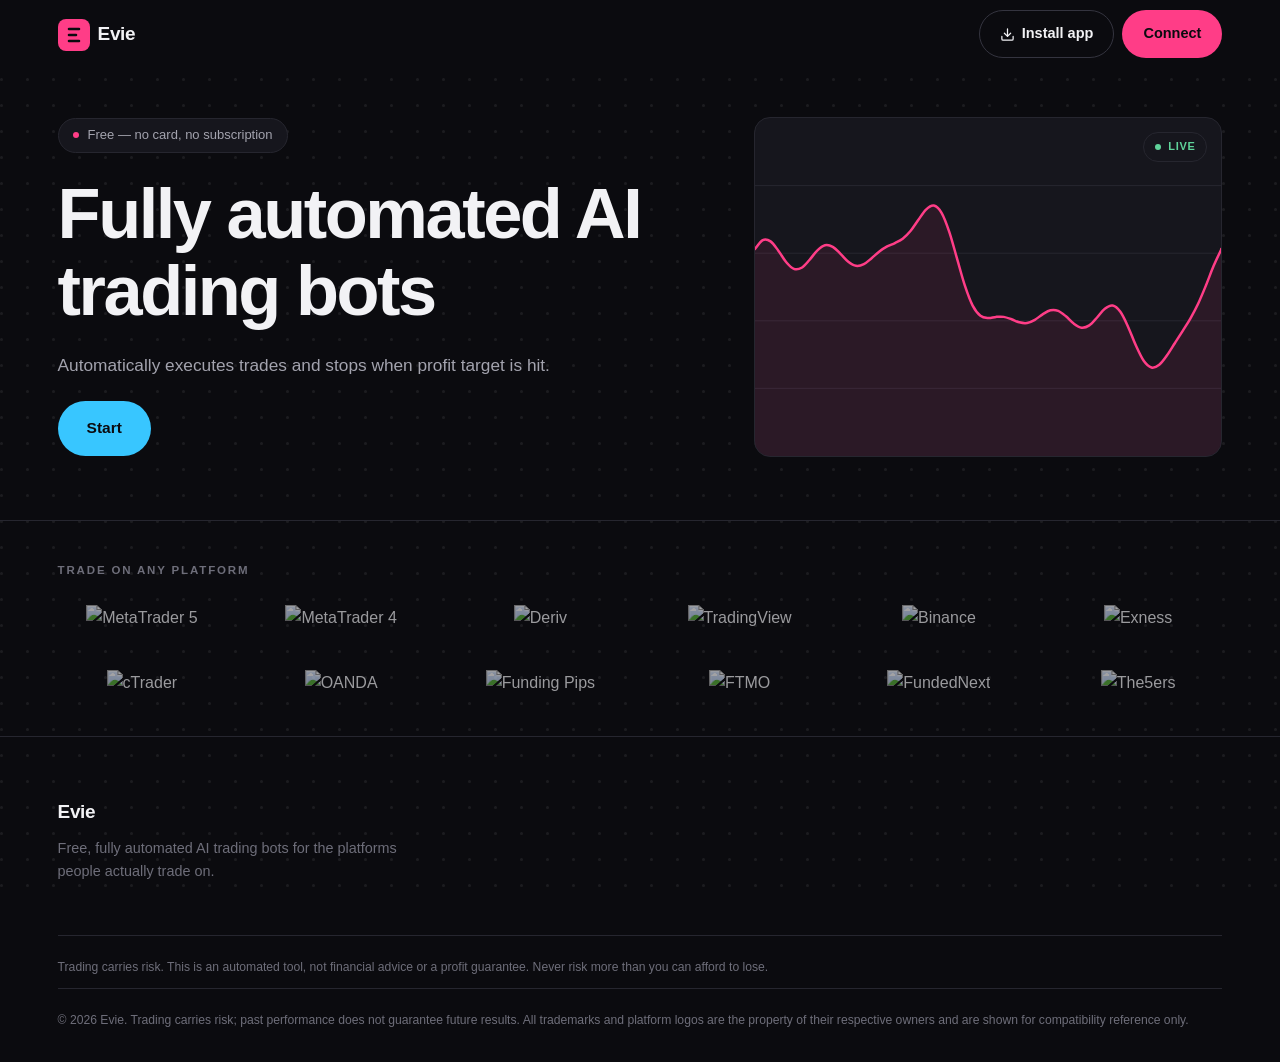
==== commit 989d73c3: "Put the name people search for on the page The site lives at evietrader.site and the word "evietrade" ====
--- a/index.html
+++ b/index.html
@@ -3,8 +3,15 @@
 <head>
 <meta charset="utf-8" />
 <meta name="viewport" content="width=device-width, initial-scale=1, viewport-fit=cover" />
-<title>Evie | Free Fully Automated AI Trading Bots</title>
-<meta name="description" content="Evie builds free, fully automated AI trading bots that run 24/7 on MetaTrader 5, MetaTrader 4, Deriv, TradingView, Binance, Exness, cTrader and OANDA — and hold to the rules on Funding Pips, FTMO, FundedNext and The5ers. No subscription, no code." />
+<!-- "Evie Trader", not just "Evie". The site lives at evietrader.site and that
+     is what somebody half-remembering it types into a search box — but the word
+     appeared nowhere on this page, so there was nothing for it to match. On its
+     own "Evie" is one of the commonest first names there is: searching it
+     returns people, and searching "evietrader" returned a trader on TikTok with
+     a similar handle. Both names are here now, which costs nothing and is the
+     difference between being findable by name and not. -->
+<title>Evie Trader | Free Fully Automated AI Trading Bots</title>
+<meta name="description" content="Evie Trader builds free, fully automated AI trading bots that run 24/7 on MetaTrader 5, MetaTrader 4, Deriv, TradingView, Binance, Exness, cTrader and OANDA — and hold to the rules on Funding Pips, FTMO, FundedNext and The5ers. No subscription, no code." />
 <meta name="theme-color" content="#0b0b0f" />
 <meta name="robots" content="index,follow,max-image-preview:large,max-snippet:-1" />
 
@@ -14,20 +21,20 @@
 <link rel="canonical" href="https://www.evietrader.site/" />
 
 <meta property="og:type" content="website" />
-<meta property="og:site_name" content="Evie" />
+<meta property="og:site_name" content="Evie Trader" />
 <meta property="og:url" content="https://www.evietrader.site/" />
-<meta property="og:title" content="Evie | Free Fully Automated AI Trading Bots" />
+<meta property="og:title" content="Evie Trader | Free Fully Automated AI Trading Bots" />
 <meta property="og:description" content="Free, fully automated AI trading bots that run 24/7 across MT5, MT4, Deriv, TradingView, Binance and more. No subscription, no code." />
 <!-- PNG, and absolute. Facebook, X, WhatsApp and LinkedIn will not render an
      SVG card, and they do not resolve relative paths. -->
 <meta property="og:image" content="https://www.evietrader.site/og.png" />
 <meta property="og:image:width" content="1200" />
 <meta property="og:image:height" content="630" />
-<meta property="og:image:alt" content="Evie — free, fully automated AI trading bots" />
+<meta property="og:image:alt" content="Evie Trader — free, fully automated AI trading bots" />
 <meta property="og:locale" content="en_US" />
 
 <meta name="twitter:card" content="summary_large_image" />
-<meta name="twitter:title" content="Evie | Free Fully Automated AI Trading Bots" />
+<meta name="twitter:title" content="Evie Trader | Free Fully Automated AI Trading Bots" />
 <meta name="twitter:description" content="Free, fully automated AI trading bots that run 24/7 across MT5, MT4, Deriv, TradingView, Binance and more." />
 <meta name="twitter:image" content="https://www.evietrader.site/og.png" />
 <link rel="icon" href="/favicon.ico" sizes="48x48" />
@@ -44,7 +51,15 @@
 
 <!-- What the page is, in the form search engines read directly rather than
      infer. Kept to what is actually true on the page: a free web application
-     and the organisation behind it. -->
+     and the organisation behind it.
+
+     `alternateName` is the part that earns its place. The name here was "Evie"
+     alone, which tells an engine to connect this site to one of the most common
+     first names in the language — a word that will never be searched by anyone
+     looking for a trading bot. The spellings below are the ones people actually
+     type: the domain, the domain without the dot, and the two-word form. This
+     is what magicbotslab.com carries, and it is the one of these sites that
+     comes back first for its own name. -->
 <script type="application/ld+json">
 {
   "@context": "https://schema.org",
@@ -52,7 +67,8 @@
     {
       "@type": "Organization",
       "@id": "https://www.evietrader.site/#organization",
-      "name": "Evie",
+      "name": "Evie Trader",
+      "alternateName": ["Evie", "EvieTrader", "evietrader.site", "Evie Bots", "Evie Trading Bots"],
       "url": "https://www.evietrader.site/",
       "logo": {
         "@type": "ImageObject",
@@ -65,14 +81,15 @@
       "@type": "WebSite",
       "@id": "https://www.evietrader.site/#website",
       "url": "https://www.evietrader.site/",
-      "name": "Evie",
+      "name": "Evie Trader",
+      "alternateName": ["Evie", "EvieTrader", "evietrader.site", "Evie Bots", "Free Deriv Bots", "Free MT5 Bots"],
       "description": "Free, fully automated AI trading bots for MT5, MT4, Deriv, TradingView, Binance, Exness, cTrader and OANDA.",
       "publisher": { "@id": "https://www.evietrader.site/#organization" },
       "inLanguage": "en"
     },
     {
       "@type": "SoftwareApplication",
-      "name": "Evie",
+      "name": "Evie Trader",
       "url": "https://www.evietrader.site/",
       "applicationCategory": "FinanceApplication",
       "operatingSystem": "Web browser, Android, iOS, Windows, macOS",
--- a/styles.css
+++ b/styles.css
@@ -218,14 +218,10 @@
   white-space: nowrap;
 }
 
-/* Present, and plainly not ready. Dimmed rather than hidden so it is clear
-   the feature exists and is coming, and not clickable so nobody tries. */
-.tile--off { opacity: 0.72; cursor: not-allowed; }
-.tile--off:hover { background: var(--surface); border-color: var(--line); }
 /* The MetaTrader mark is a WIDE wordmark, not a square glyph. Squeezed into
    the 42px icon box it came out 24x4 and unreadable, so this tile's box grows
    to fit the logo instead of the logo shrinking to fit the box. */
-.tile--off .tile-icon { width: auto; min-width: 32px; padding: 0 10px; }
+.tile--logo .tile-icon { width: auto; min-width: 32px; padding: 0 10px; }
 .tile-logo { height: 15px; width: auto; max-width: 130px; object-fit: contain; }
 
 /* The MetaTrader wordmark ships white, which disappears on the light theme.
@@ -233,18 +229,6 @@
 .tile-logo--pale { display: none; }
 :root[data-theme="dark"] .tile-logo--ink { display: none; }
 :root[data-theme="dark"] .tile-logo--pale { display: block; }
-
-.tag-off {
-  padding: 3px 9px;
-  font-size: 10px;
-  font-weight: 700;
-  text-transform: uppercase;
-  letter-spacing: 0.09em;
-  color: var(--over, #d97706);
-  border: 1px solid currentColor;
-  border-radius: 999px;
-  white-space: nowrap;
-}
 
 /* A blank canvas for a page that has not been built yet. */
 
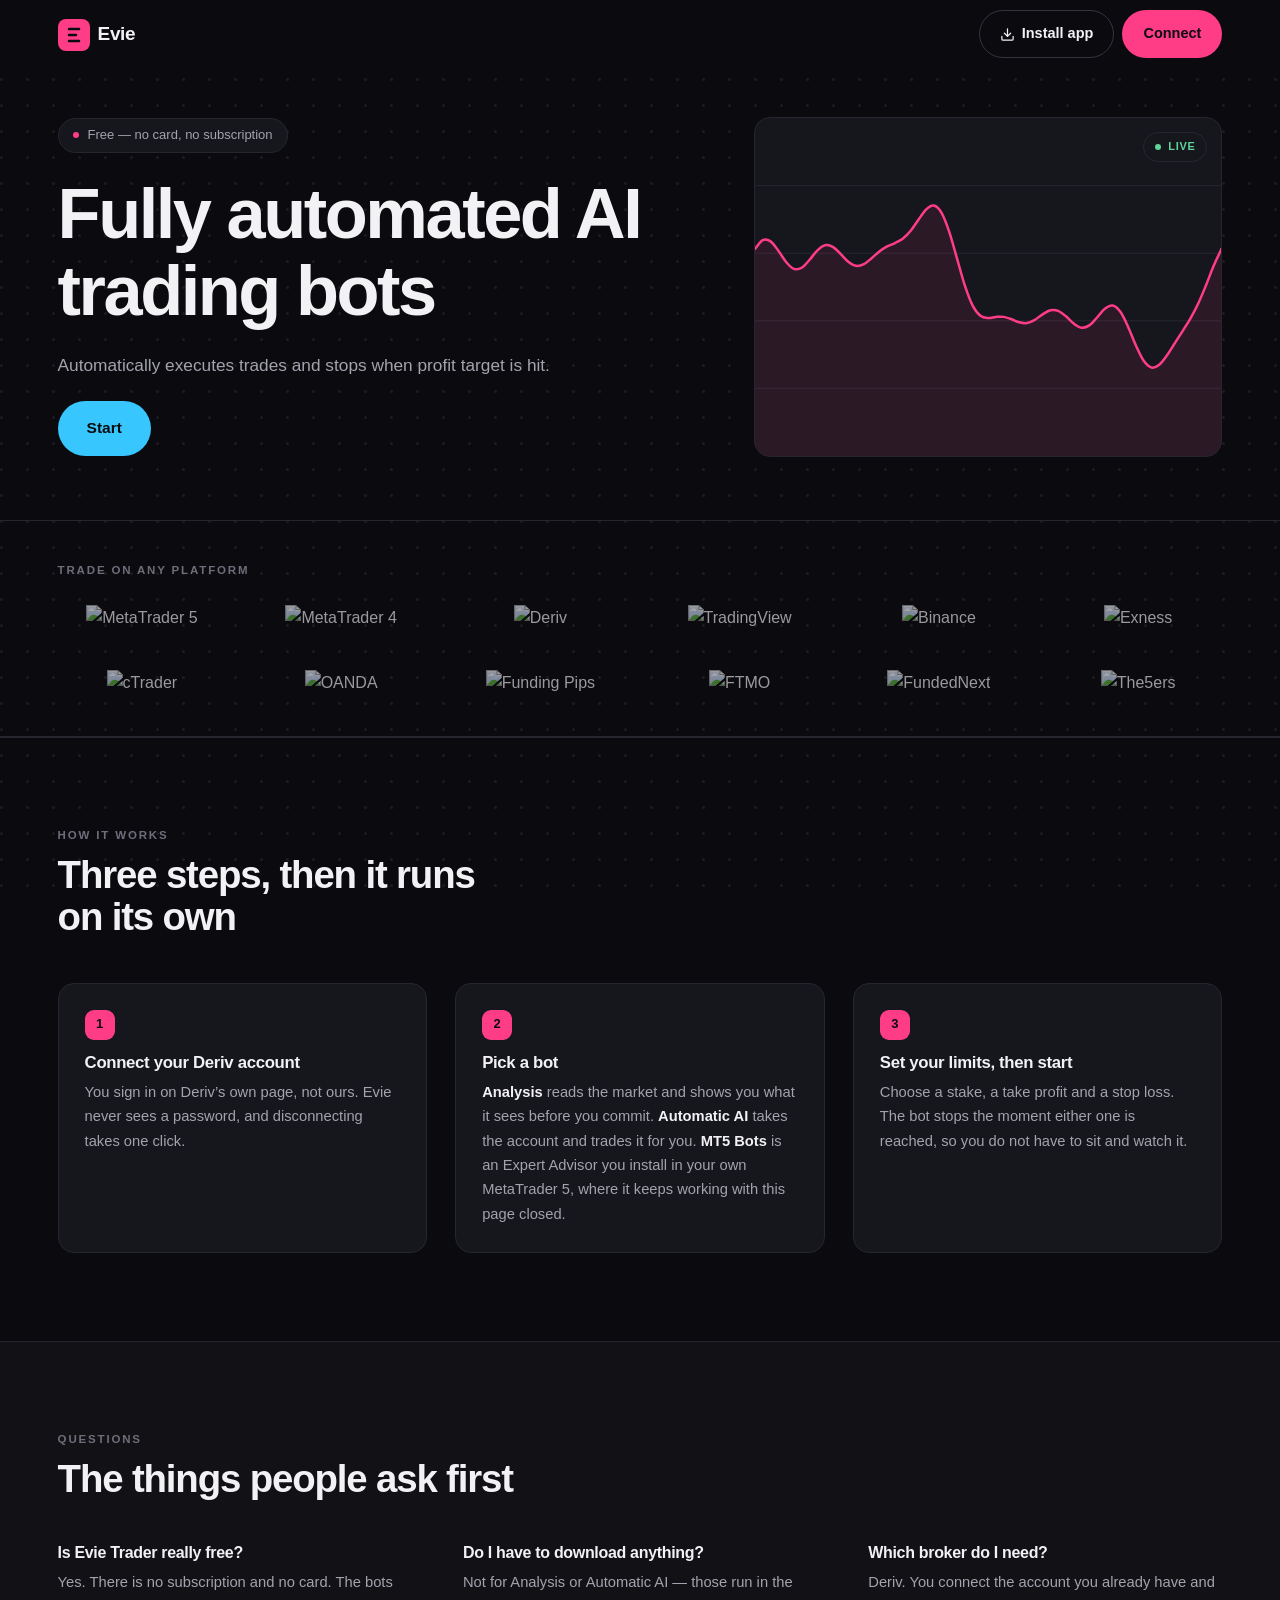
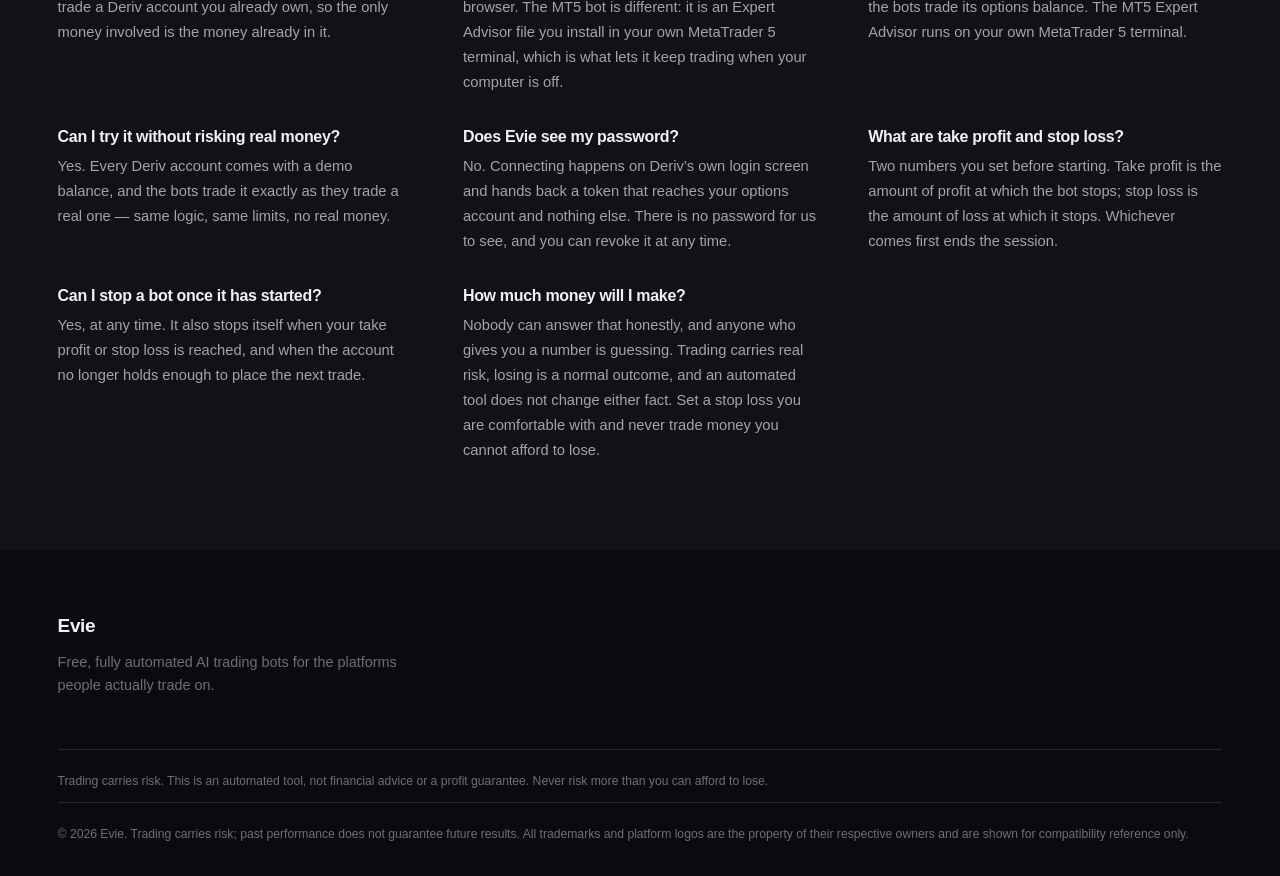
==== commit 2e4ab9c7: "Give the front door something to say Bing was refusing to index it. "Discovered but not crawled — UR" ====
--- a/index.html
+++ b/index.html
@@ -11,7 +11,14 @@
      a similar handle. Both names are here now, which costs nothing and is the
      difference between being findable by name and not. -->
 <title>Evie Trader | Free Fully Automated AI Trading Bots</title>
-<meta name="description" content="Evie Trader builds free, fully automated AI trading bots that run 24/7 on MetaTrader 5, MetaTrader 4, Deriv, TradingView, Binance, Exness, cTrader and OANDA — and hold to the rules on Funding Pips, FTMO, FundedNext and The5ers. No subscription, no code." />
+<!-- 154 characters. It was 253, which is what Bing Webmaster Tools was
+     reporting as "Meta Description too long or too short": the tail listing
+     eight platforms and four prop firms was never going to be shown, and a
+     description cut off mid-sentence in a result is a worse advert than a
+     shorter one that finishes. Keep this between roughly 120 and 160. The
+     platforms it dropped are still named on the page itself and in the
+     structured data, which is where they were doing the work anyway. -->
+<meta name="description" content="Evie Trader builds free, fully automated AI trading bots for MT5, MT4, Deriv, TradingView and Binance. They run 24/7 on your own account. No subscription." />
 <meta name="theme-color" content="#0b0b0f" />
 <meta name="robots" content="index,follow,max-image-preview:large,max-snippet:-1" />
 
@@ -101,6 +108,53 @@
         "availability": "https://schema.org/InStock"
       },
       "publisher": { "@id": "https://www.evietrader.site/#organization" }
+    },
+    {
+      "@type": "FAQPage",
+      "@id": "https://www.evietrader.site/#faq",
+      "isPartOf": { "@id": "https://www.evietrader.site/#website" },
+      "mainEntity": [
+        {
+          "@type": "Question",
+          "name": "Is Evie Trader really free?",
+          "acceptedAnswer": { "@type": "Answer", "text": "Yes. There is no subscription and no card. The bots trade a Deriv account you already own, so the only money involved is the money already in it." }
+        },
+        {
+          "@type": "Question",
+          "name": "Do I have to download anything?",
+          "acceptedAnswer": { "@type": "Answer", "text": "Not for Analysis or Automatic AI — those run in the browser. The MT5 bot is different: it is an Expert Advisor file you install in your own MetaTrader 5 terminal, which is what lets it keep trading when your computer is off." }
+        },
+        {
+          "@type": "Question",
+          "name": "Which broker do I need?",
+          "acceptedAnswer": { "@type": "Answer", "text": "Deriv. You connect the account you already have and the bots trade its options balance. The MT5 Expert Advisor runs on your own MetaTrader 5 terminal." }
+        },
+        {
+          "@type": "Question",
+          "name": "Can I try it without risking real money?",
+          "acceptedAnswer": { "@type": "Answer", "text": "Yes. Every Deriv account comes with a demo balance, and the bots trade it exactly as they trade a real one — same logic, same limits, no real money." }
+        },
+        {
+          "@type": "Question",
+          "name": "Does Evie see my password?",
+          "acceptedAnswer": { "@type": "Answer", "text": "No. Connecting happens on Deriv's own login screen and hands back a token that reaches your options account and nothing else. There is no password for us to see, and you can revoke it at any time." }
+        },
+        {
+          "@type": "Question",
+          "name": "What are take profit and stop loss?",
+          "acceptedAnswer": { "@type": "Answer", "text": "Two numbers you set before starting. Take profit is the amount of profit at which the bot stops; stop loss is the amount of loss at which it stops. Whichever comes first ends the session." }
+        },
+        {
+          "@type": "Question",
+          "name": "Can I stop a bot once it has started?",
+          "acceptedAnswer": { "@type": "Answer", "text": "Yes, at any time. It also stops itself when your take profit or stop loss is reached, and when the account no longer holds enough to place the next trade." }
+        },
+        {
+          "@type": "Question",
+          "name": "How much money will I make?",
+          "acceptedAnswer": { "@type": "Answer", "text": "Nobody can answer that honestly, and anyone who gives you a number is guessing. Trading carries real risk, losing is a normal outcome, and an automated tool does not change either fact. Set a stop loss you are comfortable with and never trade money you cannot afford to lose." }
+        }
+      ]
     }
   ]
 }
@@ -198,6 +252,105 @@
     </div>
   </section>
 
+  <!-- ══ How it works ══════════════════════════════════════════════════════
+       Written because Bing would not index this page: at 147 words it was
+       thin enough that Bingbot found the URL and declined it, which is what
+       "Discovered but not crawled" means. That is a real fault, not a
+       formality — a page nobody can find is a page nobody uses.
+
+       Everything below describes the three things that actually exist and
+       nothing that does not. No figures, no returns, no testimonials, and
+       nothing about what a bot might make: the only honest answer to that is
+       in the last question, and it is the one people most need to read. -->
+  <section class="band" id="how">
+    <div class="bleed">
+      <p class="band-k">How it works</p>
+      <h2 class="band-t">Three steps, then it runs on its own</h2>
+
+      <ol class="steps">
+        <li>
+          <span class="step-n" aria-hidden="true">1</span>
+          <h3>Connect your Deriv account</h3>
+          <p>You sign in on Deriv&rsquo;s own page, not ours. Evie never sees a password,
+            and disconnecting takes one click.</p>
+        </li>
+        <li>
+          <span class="step-n" aria-hidden="true">2</span>
+          <h3>Pick a bot</h3>
+          <p><strong>Analysis</strong> reads the market and shows you what it sees before
+            you commit. <strong>Automatic AI</strong> takes the account and trades it for you.
+            <strong>MT5 Bots</strong> is an Expert Advisor you install in your own MetaTrader 5,
+            where it keeps working with this page closed.</p>
+        </li>
+        <li>
+          <span class="step-n" aria-hidden="true">3</span>
+          <h3>Set your limits, then start</h3>
+          <p>Choose a stake, a take profit and a stop loss. The bot stops the moment either
+            one is reached, so you do not have to sit and watch it.</p>
+        </li>
+      </ol>
+    </div>
+  </section>
+
+  <!-- ══ Questions ══════════════════════════════════════════════════════════
+       The questions people actually type, answered plainly. Marked up as a
+       FAQPage in the structured data above, built from exactly these words —
+       so the markup can never claim an answer the page does not show. -->
+  <section class="band band--alt" id="faq">
+    <div class="bleed">
+      <p class="band-k">Questions</p>
+      <h2 class="band-t">The things people ask first</h2>
+
+      <div class="faq">
+        <div class="faq-i">
+          <h3>Is Evie Trader really free?</h3>
+          <p>Yes. There is no subscription and no card. The bots trade a Deriv account you
+            already own, so the only money involved is the money already in it.</p>
+        </div>
+        <div class="faq-i">
+          <h3>Do I have to download anything?</h3>
+          <p>Not for Analysis or Automatic AI &mdash; those run in the browser. The MT5 bot is
+            different: it is an Expert Advisor file you install in your own MetaTrader 5
+            terminal, which is what lets it keep trading when your computer is off.</p>
+        </div>
+        <div class="faq-i">
+          <h3>Which broker do I need?</h3>
+          <p>Deriv. You connect the account you already have and the bots trade its options
+            balance. The MT5 Expert Advisor runs on your own MetaTrader 5 terminal.</p>
+        </div>
+        <div class="faq-i">
+          <h3>Can I try it without risking real money?</h3>
+          <p>Yes. Every Deriv account comes with a demo balance, and the bots trade it exactly
+            as they trade a real one &mdash; same logic, same limits, no real money.</p>
+        </div>
+        <div class="faq-i">
+          <h3>Does Evie see my password?</h3>
+          <p>No. Connecting happens on Deriv&rsquo;s own login screen and hands back a token that
+            reaches your options account and nothing else. There is no password for us to
+            see, and you can revoke it at any time.</p>
+        </div>
+        <div class="faq-i">
+          <h3>What are take profit and stop loss?</h3>
+          <p>Two numbers you set before starting. Take profit is the amount of profit at which
+            the bot stops; stop loss is the amount of loss at which it stops. Whichever comes
+            first ends the session.</p>
+        </div>
+        <div class="faq-i">
+          <h3>Can I stop a bot once it has started?</h3>
+          <p>Yes, at any time. It also stops itself when your take profit or stop loss is
+            reached, and when the account no longer holds enough to place the next trade.</p>
+        </div>
+        <div class="faq-i">
+          <h3>How much money will I make?</h3>
+          <p>Nobody can answer that honestly, and anyone who gives you a number is guessing.
+            Trading carries real risk, losing is a normal outcome, and an automated tool does
+            not change either fact. Set a stop loss you are comfortable with and never trade
+            money you cannot afford to lose.</p>
+        </div>
+      </div>
+    </div>
+  </section>
+
 </main>
 
 <footer class="footer">
--- a/styles.css
+++ b/styles.css
@@ -617,6 +617,86 @@
 /* Tile icons on the dashboard. */
 .icon-pink { color: var(--pink); }
 .icon-blue { color: var(--blue); }
+
+/* ── Bands: how it works, and the questions ───────────────────────────────
+   The two sections of prose under the hero. Same vocabulary as everything
+   above them — flat surfaces, 1px lines, no gradient anywhere — so they read
+   as more of the page rather than as something bolted on for a crawler.
+
+   `band--alt` is the only difference between the two: a barely-there tint, so
+   the second one is separated from the first by something other than a gap. */
+
+.band { padding-block: clamp(48px, 7vw, 88px); border-top: 1px solid var(--line); }
+.band--alt { background: var(--alt-tint); }
+
+.band-k {
+  margin-bottom: 10px;
+  font-size: 11.5px;
+  font-weight: 600;
+  text-transform: uppercase;
+  letter-spacing: 0.16em;
+  color: var(--ink-faint);
+}
+
+.band-t {
+  margin: 0 0 clamp(28px, 3.6vw, 44px);
+  max-width: 22ch;
+  font-size: clamp(1.6rem, 3.2vw, 2.4rem);
+  font-weight: 700;
+  letter-spacing: -0.03em;
+}
+
+/* Three across where there is room, stacked where there is not. */
+.steps {
+  display: grid;
+  grid-template-columns: repeat(auto-fit, minmax(260px, 1fr));
+  gap: clamp(18px, 2.4vw, 28px);
+  margin: 0;
+  padding: 0;
+  list-style: none;
+}
+.steps li {
+  padding: clamp(20px, 2.2vw, 26px);
+  background: var(--surface);
+  border: 1px solid var(--line);
+  border-radius: var(--radius);
+}
+.steps h3 {
+  margin: 14px 0 8px;
+  font-size: 1.05rem;
+  font-weight: 650;
+  letter-spacing: -0.02em;
+}
+.steps p { margin: 0; font-size: 0.92rem; line-height: 1.65; color: var(--ink-muted); }
+.steps strong { color: var(--ink); font-weight: 650; }
+
+.step-n {
+  display: grid;
+  place-items: center;
+  width: 30px; height: 30px;
+  font-size: 13px;
+  font-weight: 700;
+  color: var(--on-accent);
+  background: var(--pink);
+  border-radius: 9px;
+}
+
+/* Two columns of questions on a wide screen. Every answer is visible: a page
+   that hides its content behind a control is a page a crawler reads less of,
+   and somebody scanning for one answer should not have to open eight things
+   to find it. */
+.faq {
+  display: grid;
+  grid-template-columns: repeat(auto-fit, minmax(320px, 1fr));
+  gap: clamp(20px, 2.6vw, 34px) clamp(28px, 4vw, 56px);
+}
+.faq-i h3 {
+  margin: 0 0 8px;
+  font-size: 1rem;
+  font-weight: 650;
+  letter-spacing: -0.02em;
+}
+.faq-i p { margin: 0; font-size: 0.92rem; line-height: 1.7; color: var(--ink-muted); }
 
 /* ── Footer ─────────────────────────────────────────────────────────── */
 
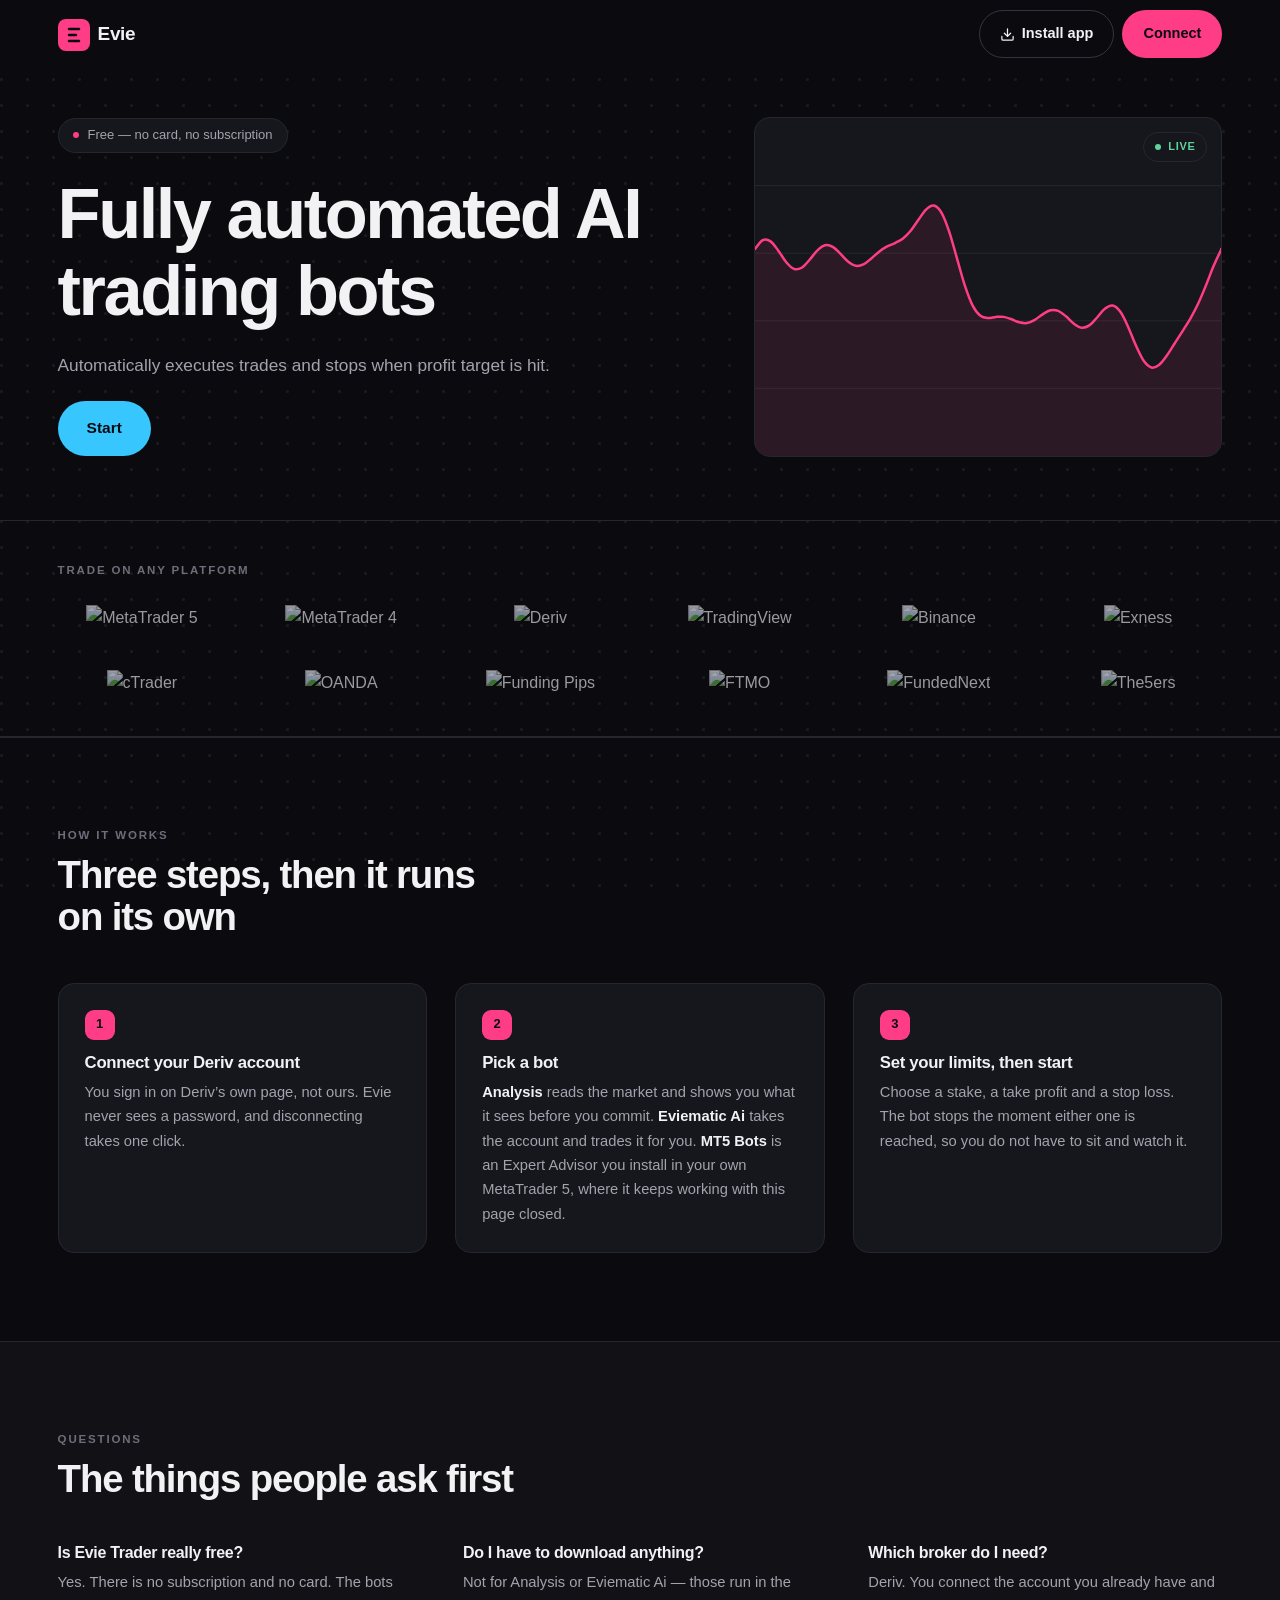
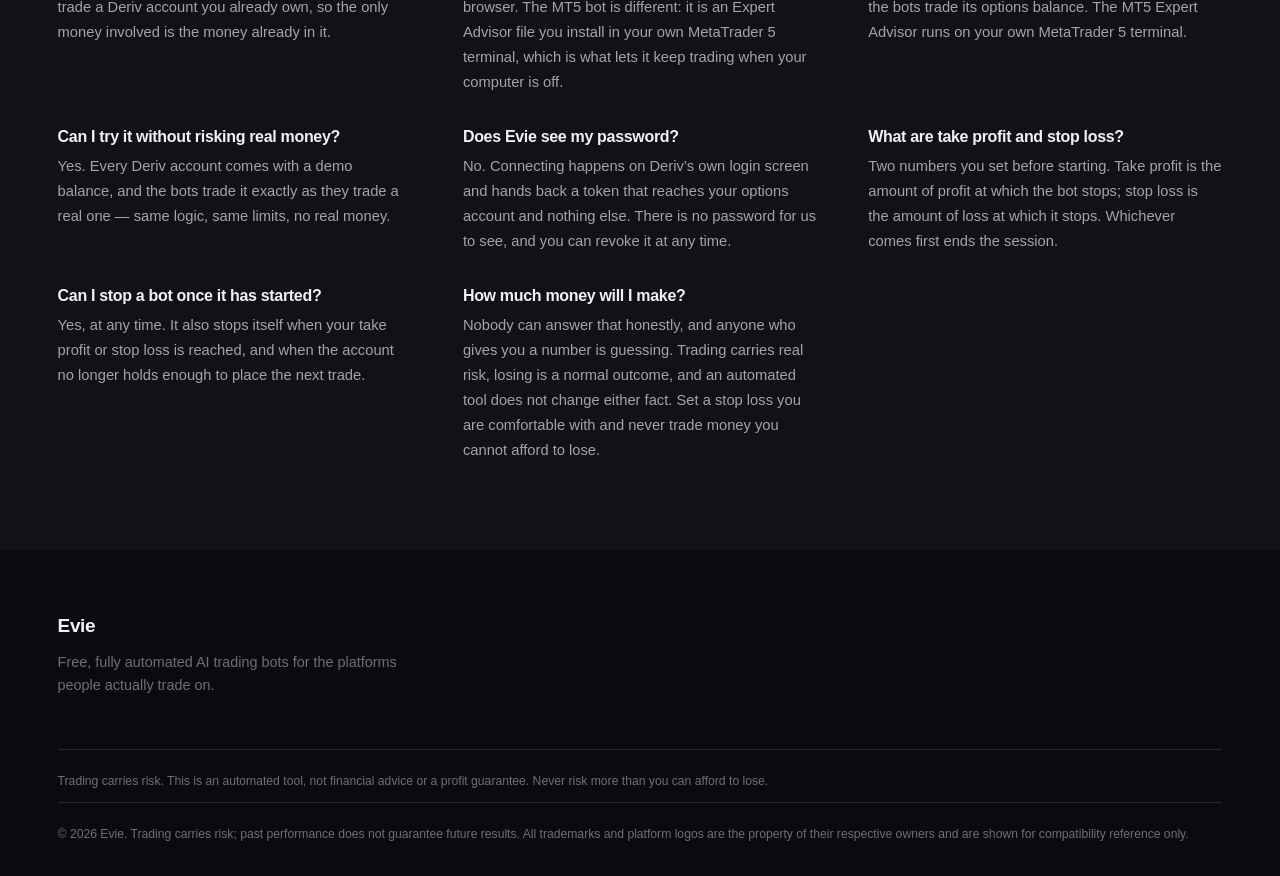
==== commit b5fd263a: "Rename Automatic AI to Eviematic Ai Every place the product is named: the tile on the dashboard, bot" ====
--- a/index.html
+++ b/index.html
@@ -122,7 +122,7 @@
         {
           "@type": "Question",
           "name": "Do I have to download anything?",
-          "acceptedAnswer": { "@type": "Answer", "text": "Not for Analysis or Automatic AI — those run in the browser. The MT5 bot is different: it is an Expert Advisor file you install in your own MetaTrader 5 terminal, which is what lets it keep trading when your computer is off." }
+          "acceptedAnswer": { "@type": "Answer", "text": "Not for Analysis or Eviematic Ai — those run in the browser. The MT5 bot is different: it is an Expert Advisor file you install in your own MetaTrader 5 terminal, which is what lets it keep trading when your computer is off." }
         },
         {
           "@type": "Question",
@@ -278,7 +278,7 @@
           <span class="step-n" aria-hidden="true">2</span>
           <h3>Pick a bot</h3>
           <p><strong>Analysis</strong> reads the market and shows you what it sees before
-            you commit. <strong>Automatic AI</strong> takes the account and trades it for you.
+            you commit. <strong>Eviematic Ai</strong> takes the account and trades it for you.
             <strong>MT5 Bots</strong> is an Expert Advisor you install in your own MetaTrader 5,
             where it keeps working with this page closed.</p>
         </li>
@@ -309,7 +309,7 @@
         </div>
         <div class="faq-i">
           <h3>Do I have to download anything?</h3>
-          <p>Not for Analysis or Automatic AI &mdash; those run in the browser. The MT5 bot is
+          <p>Not for Analysis or Eviematic Ai &mdash; those run in the browser. The MT5 bot is
             different: it is an Expert Advisor file you install in your own MetaTrader 5
             terminal, which is what lets it keep trading when your computer is off.</p>
         </div>
--- a/styles.css
+++ b/styles.css
@@ -127,14 +127,27 @@
 
 /* ── Home dashboard ─────────────────────────────────────────────────────── */
 
-.dash { min-height: 100svh; }
-
-/* Clearing the fixed header and no more. The old value was a third of the
-   viewport height on a laptop, which put the first card below the fold with
-   nothing in the gap. */
-.dash-main { padding-top: clamp(84px, 9vh, 100px); padding-bottom: 56px; }
+/* A column the height of the window, so the footer sits at the bottom of the
+   screen rather than floating with dead ground beneath it, and so the grid
+   inside can be told to take whatever is left over. */
+.dash { display: flex; flex-direction: column; min-height: 100svh; }
+
+/* Clearing the fixed header and no more. The nav is 68px, so that plus a
+   breath is the whole requirement — clamp(84px, 9vh, 100px) was clearing a bar
+   that is 68px tall and spending the difference on nothing, and 56px of bottom
+   padding on a laptop is most of a tile.
+
+   `flex: 1` so this takes the height the header leaves, and a column so the
+   grid inside it can be handed the remainder. */
+.dash-main {
+  flex: 1;
+  display: flex;
+  flex-direction: column;
+  padding-top: calc(68px + clamp(10px, 1.4vh, 18px));
+  padding-bottom: clamp(10px, 1.4vh, 16px);
+}
 .dash-title {
-  margin-bottom: clamp(14px, 1.8vw, 20px);
+  margin-bottom: clamp(10px, 1.3vw, 14px);
   font-size: clamp(1.45rem, 2.4vw, 1.8rem);
   font-weight: 700;
 }
@@ -748,7 +761,7 @@
   .reveal { opacity: 1; transform: none; }
 }
 
-/* ── Automatic AI ───────────────────────────────────────────────────────── */
+/* ── Eviematic Ai ───────────────────────────────────────────────────────── */
 
 /* Settings is a control column at a readable width; Session takes whatever is
    left. On a wide screen that fills the page instead of leaving the right half
@@ -813,7 +826,12 @@
 
 /* Which account is about to be traded. Real money says so, in pink. */
 .risk { margin-top: 14px; font-size: 12.5px; line-height: 1.5; color: var(--ink-faint); }
-.risk--real { color: var(--pink); }
+/* The real-account line reads as reassurance, not alarm: it is confirming the
+   trades are the genuine article on the account the trader chose. Pink made a
+   correct, expected state look like something had gone wrong — and it is the
+   state most people are deliberately in. Green is what the rest of the app
+   uses for "this is working". */
+.risk--real { color: var(--ok); }
 
 .status { margin-top: 8px; font-size: 13px; line-height: 1.5; color: var(--ink-muted); min-height: 1.2em; }
 .status--error { color: var(--pink); }
@@ -951,13 +969,29 @@
 .dash-grid {
   display: grid;
   grid-template-columns: minmax(0, 1fr) clamp(300px, 24vw, 400px);
-  gap: clamp(16px, 2vw, 28px);
-  align-items: start;
-}
-.dash-col { min-width: 0; }
+  /* minmax(0, 1fr), not the default auto: an auto row is never smaller than its
+     contents, so on a short window the prices panel pushed the page into
+     scrolling instead of scrolling inside itself. This lets the row shrink, and
+     the panel handles its own overflow. */
+  grid-template-rows: minmax(0, 1fr);
+  gap: clamp(14px, 1.8vw, 24px);
+  /* Stretched, not start-aligned: a column only as tall as its content cannot
+     grow into the space, which is what left a band of empty ground between the
+     last card and the small print. */
+  align-items: stretch;
+  flex: 1;
+  min-height: 0;
+  margin-bottom: clamp(12px, 1.6vh, 18px);
+}
+/* A column too, so the account panel below the tiles can be told to take the
+   rest of it. */
+.dash-col { display: flex; flex-direction: column; min-width: 0; min-height: 0; }
 
 .markets {
+  display: flex;
+  flex-direction: column;
   min-width: 0;
+  min-height: 0;   /* so it can be shorter than its list and let it scroll */
   background: var(--surface);
   border: 1px solid var(--line);
   border-radius: var(--radius);
@@ -989,7 +1023,20 @@
 }
 @keyframes mk-pulse { 50% { opacity: 0.3; } }
 
-.mk-list { display: block; padding: 4px 6px 6px; }
+/* Exactly the height the panel has, no more and no less: whatever is left
+   after the heading. Ten markets show without scrolling wherever there is room
+   for ten, and the list scrolls inside itself where there is not — rather than
+   the page scrolling. */
+.mk-list {
+  display: block;
+  padding: 4px 6px 6px;
+  flex: 1;
+  min-height: 0;
+  overflow-y: auto;
+  overscroll-behavior: contain;
+  scrollbar-width: thin;
+  scrollbar-color: var(--line-hi) transparent;
+}
 
 .mk {
   display: grid;
@@ -1035,8 +1082,16 @@
 
 
 @media (max-width: 1180px) {
-  /* No room beside the tiles — the rail goes under them, full width. */
-  .dash-grid { grid-template-columns: minmax(0, 1fr); }
+  /* No room beside the tiles — the rail goes under them, full width.
+
+     Stacked, there is no second column to balance against and nothing above the
+     fold to protect, so everything goes back to its natural height and the page
+     scrolls the way a phone expects. Two rows now, both auto: the single-row
+     track above would have squeezed the first and left the second to fend for
+     itself. */
+  .dash-grid { grid-template-columns: minmax(0, 1fr); grid-template-rows: auto auto; flex: none; }
+  .dash-col { display: block; }
+  .mk-list { flex: none; }
   .markets { max-width: 520px; }
 }
 
@@ -1142,47 +1197,56 @@
   color: var(--ink-faint);
 }
 
+/* Pinned to the bottom by the auto margin, and as small as a line of small
+   print should be: it is a caution, not a section. */
 .dash-foot {
-  margin-top: 28px;
-  padding-top: 16px;
+  margin-top: auto;
+  padding-top: 10px;
   border-top: 1px solid var(--line);
 }
 .dash-foot .disclaimer { margin: 0; }
 
-/* ══ The simulator's door ══════════════════════════════════════════════════
+/* ══ The door ══════════════════════════════════════════════════════════════
    Three clicks on the "o" of Home. It carries no affordance on purpose — a
-   dotted underline or a cursor change would turn a quiet practice mode into a
-   thing every visitor pokes at. */
+   dotted underline or a cursor change would turn a quiet mode into a thing
+   every visitor pokes at. `cursor: text` is what the rest of a heading already
+   shows, so the letter gives nothing away by looking selectable. */
 
 .door { cursor: text; }
 
-/* Both simulations, side by side: whichever page you came to practise is the
-   one you pick. */
-.sim-card {
-  display: inline-flex;
-  gap: 8px;
-  margin-left: 14px;
+/* The field the first visit asks for. No placeholder, no label, no width worth
+   noticing — it borrows the page's own input colours so that a person who has
+   opened it by accident sees a stray box rather than a prompt. */
+.door-key {
+  width: 6.5em;
+  margin-left: 10px;
+  padding: 4px 9px;
+  border: 1px solid var(--line);
+  border-radius: 9px;
+  background: var(--surface);
+  color: var(--ink);
+  font: inherit;
+  font-size: 0.8rem;
+  font-weight: 500;
   vertical-align: middle;
 }
-.sim-card[hidden] { display: none; }
-
-.sim-card a {
-  display: grid;
-  gap: 1px;
-  padding: 8px 14px;
-  border: 1px solid var(--line);
-  border-radius: 12px;
-  background: var(--surface);
-  text-decoration: none;
-  font-size: 0.82rem;
-  font-weight: 600;
-  color: var(--ink);
-}
-.sim-card a:hover { border-color: var(--line-hi); }
-.sim-card a span {
-  font-size: 0.7rem;
-  font-weight: 500;
-  color: var(--ink-faint);
+.door-key:focus { outline: none; border-color: var(--line-hi); }
+.door-key[hidden] { display: none; }
+
+/* The whole of the announcement: one second on the word, then gone. It fades
+   in and out rather than switching, so a repeat press reads as a deliberate
+   pulse instead of a flicker. Anybody not watching the word misses it, which
+   is the intention. */
+@keyframes door-lit {
+  0%   { color: var(--ink); }
+  22%  { color: var(--blue); }
+  70%  { color: var(--blue); }
+  100% { color: var(--ink); }
+}
+.dash-title.lit { animation: door-lit 1s ease-in-out; }
+
+@media (prefers-reduced-motion: reduce) {
+  .dash-title.lit { animation-duration: 1ms; color: var(--blue); }
 }
 
 /* ══ The account, on the page ══════════════════════════════════════════════
@@ -1198,8 +1262,13 @@
 
 @media (min-width: 1180px) {
   .acctp {
-    display: block;
-    margin-top: 14px;
+    /* A column that takes the rest of the space under the tiles, so the left
+       side reaches the bottom of the screen the way the prices rail does. */
+    display: flex;
+    flex-direction: column;
+    flex: 1;
+    min-height: 0;
+    margin-top: clamp(10px, 1.2vw, 14px);
     padding: 16px 18px 18px;
     background: var(--surface);
     border: 1px solid var(--line);
@@ -1259,7 +1328,7 @@
 /* ══ Switch ════════════════════════════════════════════════════════════════
    The martingale on the analysis page, the take profit and stop loss on the
    bot, "first trade loses" on both simulation cards. It lived in analysis.css
-   until the Automatic AI simulation used one without loading that file and
+   until the Eviematic Ai simulation used one without loading that file and
    the control simply was not there — a switch you cannot see is a setting
    nobody knows they have. */
 
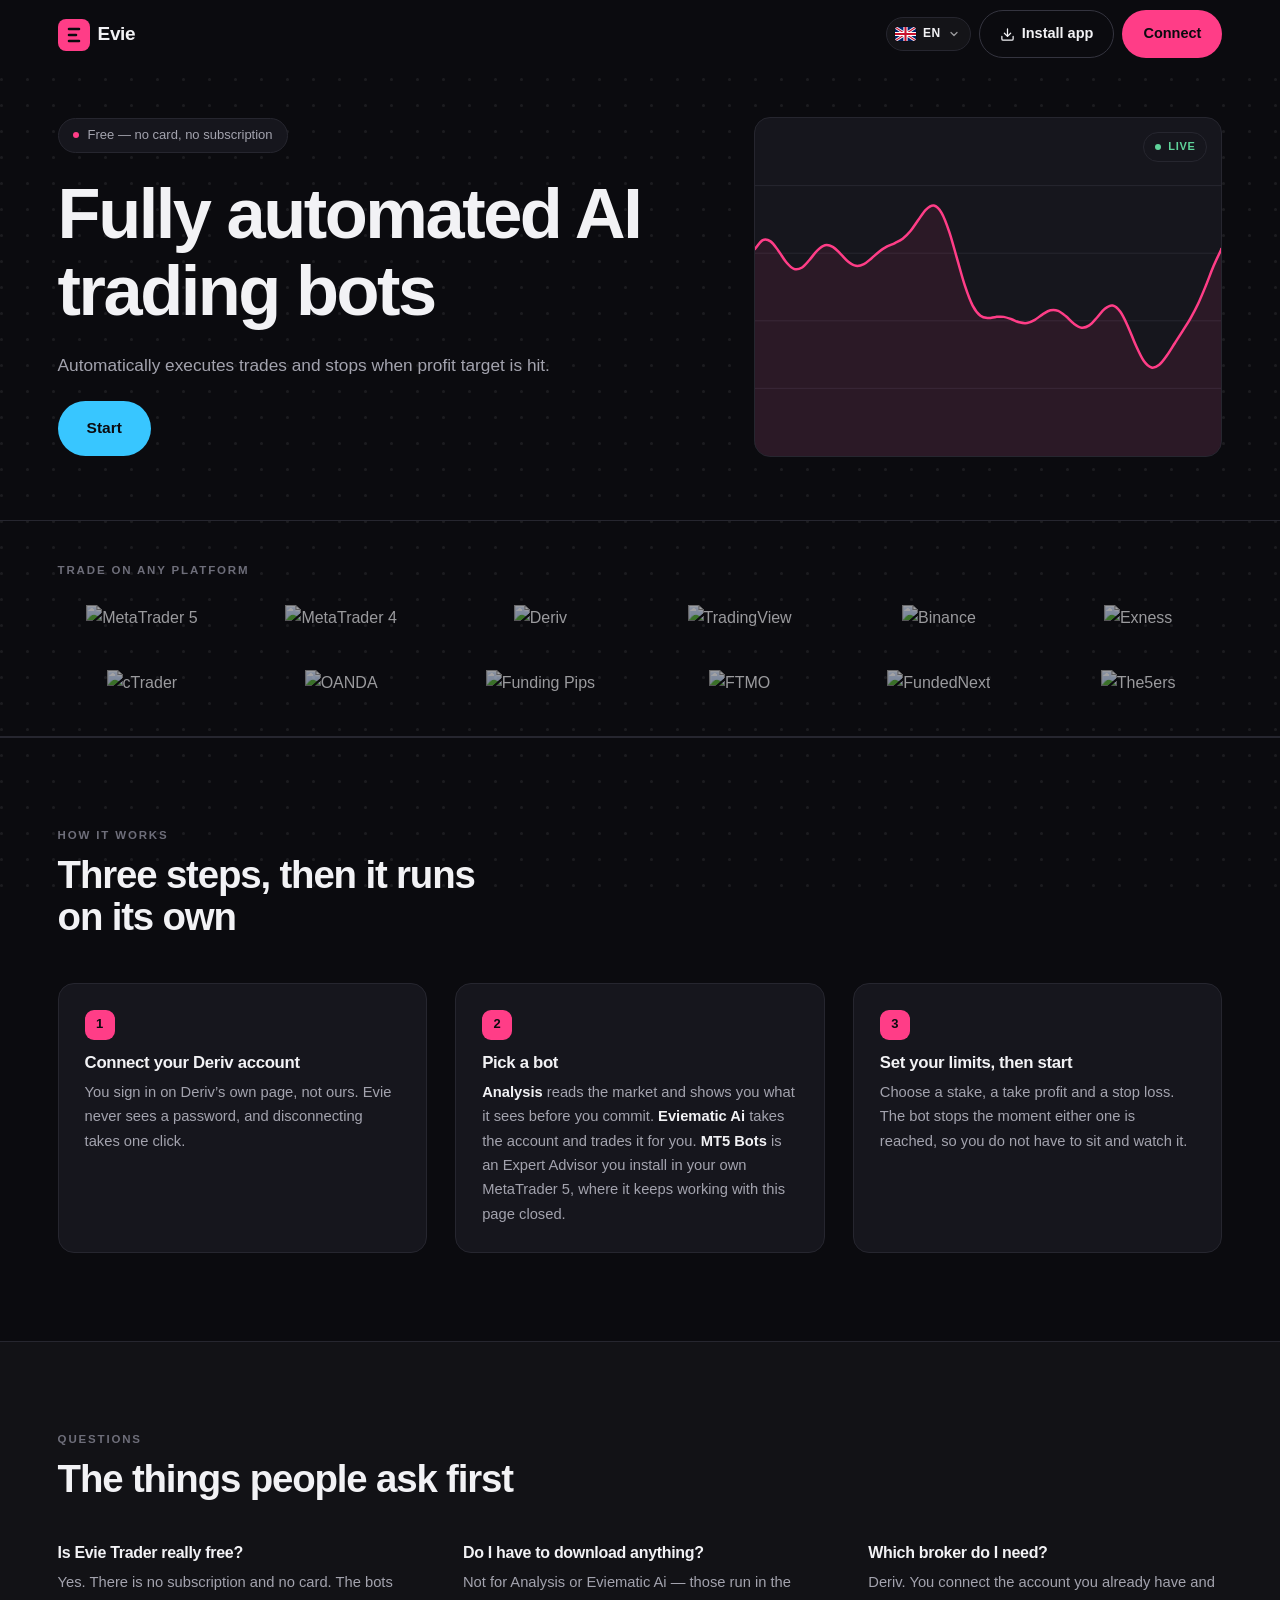
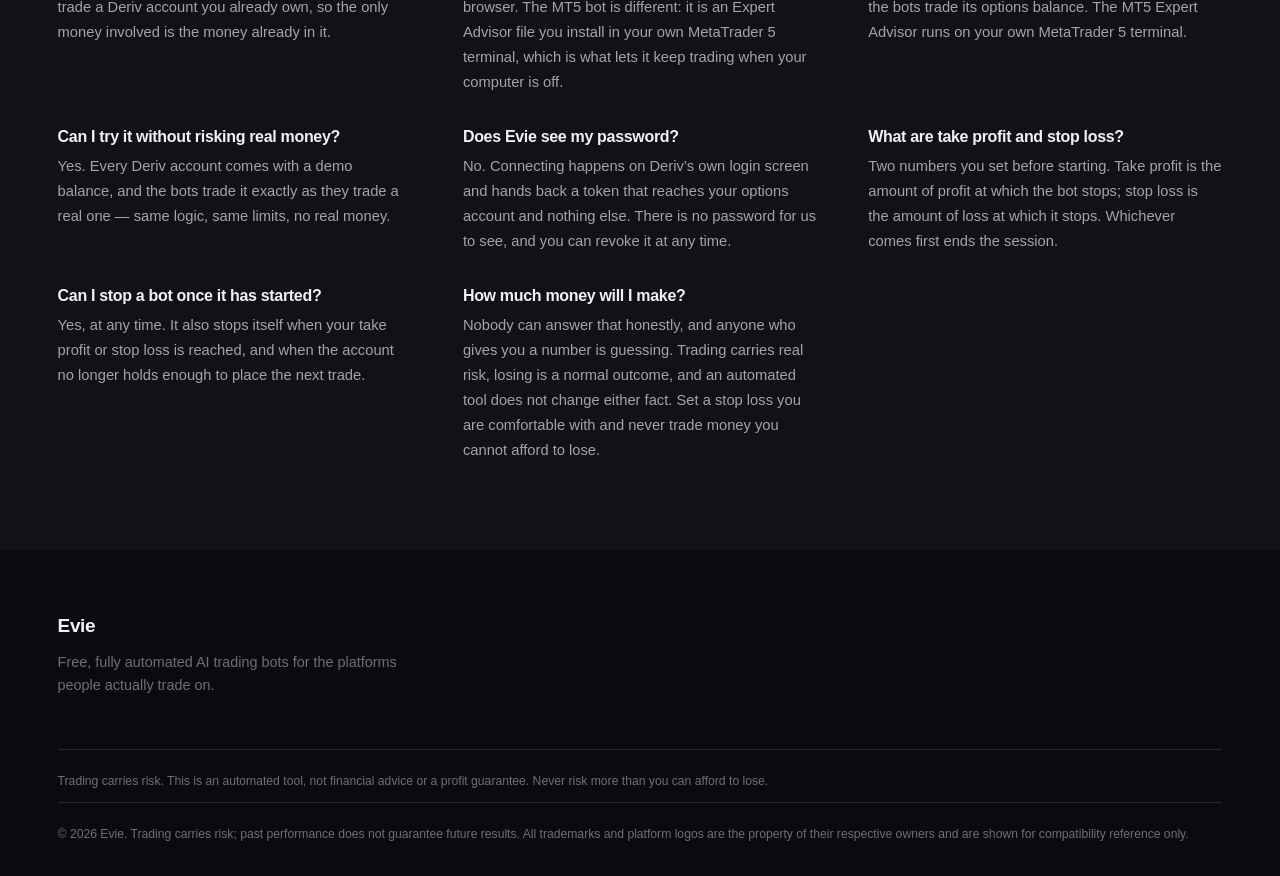
==== commit 37ce92cc: "Spanish, French and Portuguese, with a flag switch English stays the source of truth in the pages. A" ====
--- a/index.html
+++ b/index.html
@@ -405,5 +405,6 @@
 <script src="/main.js" defer></script>
 <script src="/connect.js"></script>
 <script src="/install.js"></script>
+<script src="/i18n/i18n.js"></script>
 </body>
 </html>
--- a/styles.css
+++ b/styles.css
@@ -38,6 +38,9 @@
   --blue:      #0d8ecf;
   --blue-hi:   #0a76ae;
   --ok:        #14a05a;
+  /* The Real group in the portfolio — the money that is actually money. */
+  --real:      #14a05a;
+  --real-tint: rgba(20, 160, 90, 0.10);
   --danger:    #d92d20;
   --amber:     #b45309;
   --violet:    #6d3bd8;
@@ -77,6 +80,8 @@
   --blue:      #38c6ff;
   --blue-hi:   #5bd2ff;
   --ok:        #5fd39a;
+  --real:      #5fd39a;
+  --real-tint: rgba(95, 211, 154, 0.14);
   --danger:    #ff6a6a;
   --amber:     #f5a524;
   --violet:    #b794ff;
@@ -160,6 +165,10 @@
   letter-spacing: -0.02em;
   font-variant-numeric: tabular-nums;
   white-space: nowrap;
+  /* The same ink as the Real balance in the portfolio below it. It is the
+     same money, in both modes, and two colours for one figure read as two
+     figures. */
+  color: var(--real);
 }
 
 
@@ -310,6 +319,21 @@
   color: var(--ink-faint);
   margin-bottom: 6px;
 }
+
+/* The Real group carries the account's own colour: a coloured pill on the
+   title and the balance in the same ink, so the row that is actual money is
+   the one the eye lands on. Demo stays quiet. Same in practice mode — the
+   figure changes, the emphasis does not. */
+.grp--real .grp-t {
+  display: inline-flex; align-items: center; gap: 6px;
+  padding: 3px 9px; border-radius: 999px;
+  background: var(--real-tint); color: var(--real);
+}
+.grp--real .grp-t::before {
+  content: ""; width: 6px; height: 6px; border-radius: 999px;
+  background: var(--real); box-shadow: 0 0 0 3px var(--real-tint);
+}
+.grp--real .acct-bal { color: var(--real); font-weight: 750; }
 
 /* Every account: kind, id, balance — the figures line up down the right. */
 .accts { border-top: 1px solid var(--line); }
@@ -1091,8 +1115,20 @@
      itself. */
   .dash-grid { grid-template-columns: minmax(0, 1fr); grid-template-rows: auto auto; flex: none; }
   .dash-col { display: block; }
-  .mk-list { flex: none; }
   .markets { max-width: 520px; }
+
+  /* An ordinary block again, and this is not cosmetic.
+
+     Stacked, the rail stands at its full height and has nothing to scroll
+     inside itself — but `overflow-y: auto` still made it a scroll container,
+     and `overscroll-behavior: contain` on a scroll container stops the gesture
+     reaching the page. So a swipe that began anywhere on the card scrolled
+     neither the card, which had nowhere to go, nor the page. On a phone the
+     card is most of the screen, which is why the page seemed to lock near the
+     footer. Both properties belong to the desktop layout, where the list
+     really does scroll within a fixed panel, so they are dropped here rather
+     than removed above. */
+  .mk-list { flex: none; overflow: visible; overscroll-behavior: auto; }
 }
 
 /* The light/dark button. Icon plus word, so it is not a mystery glyph. */
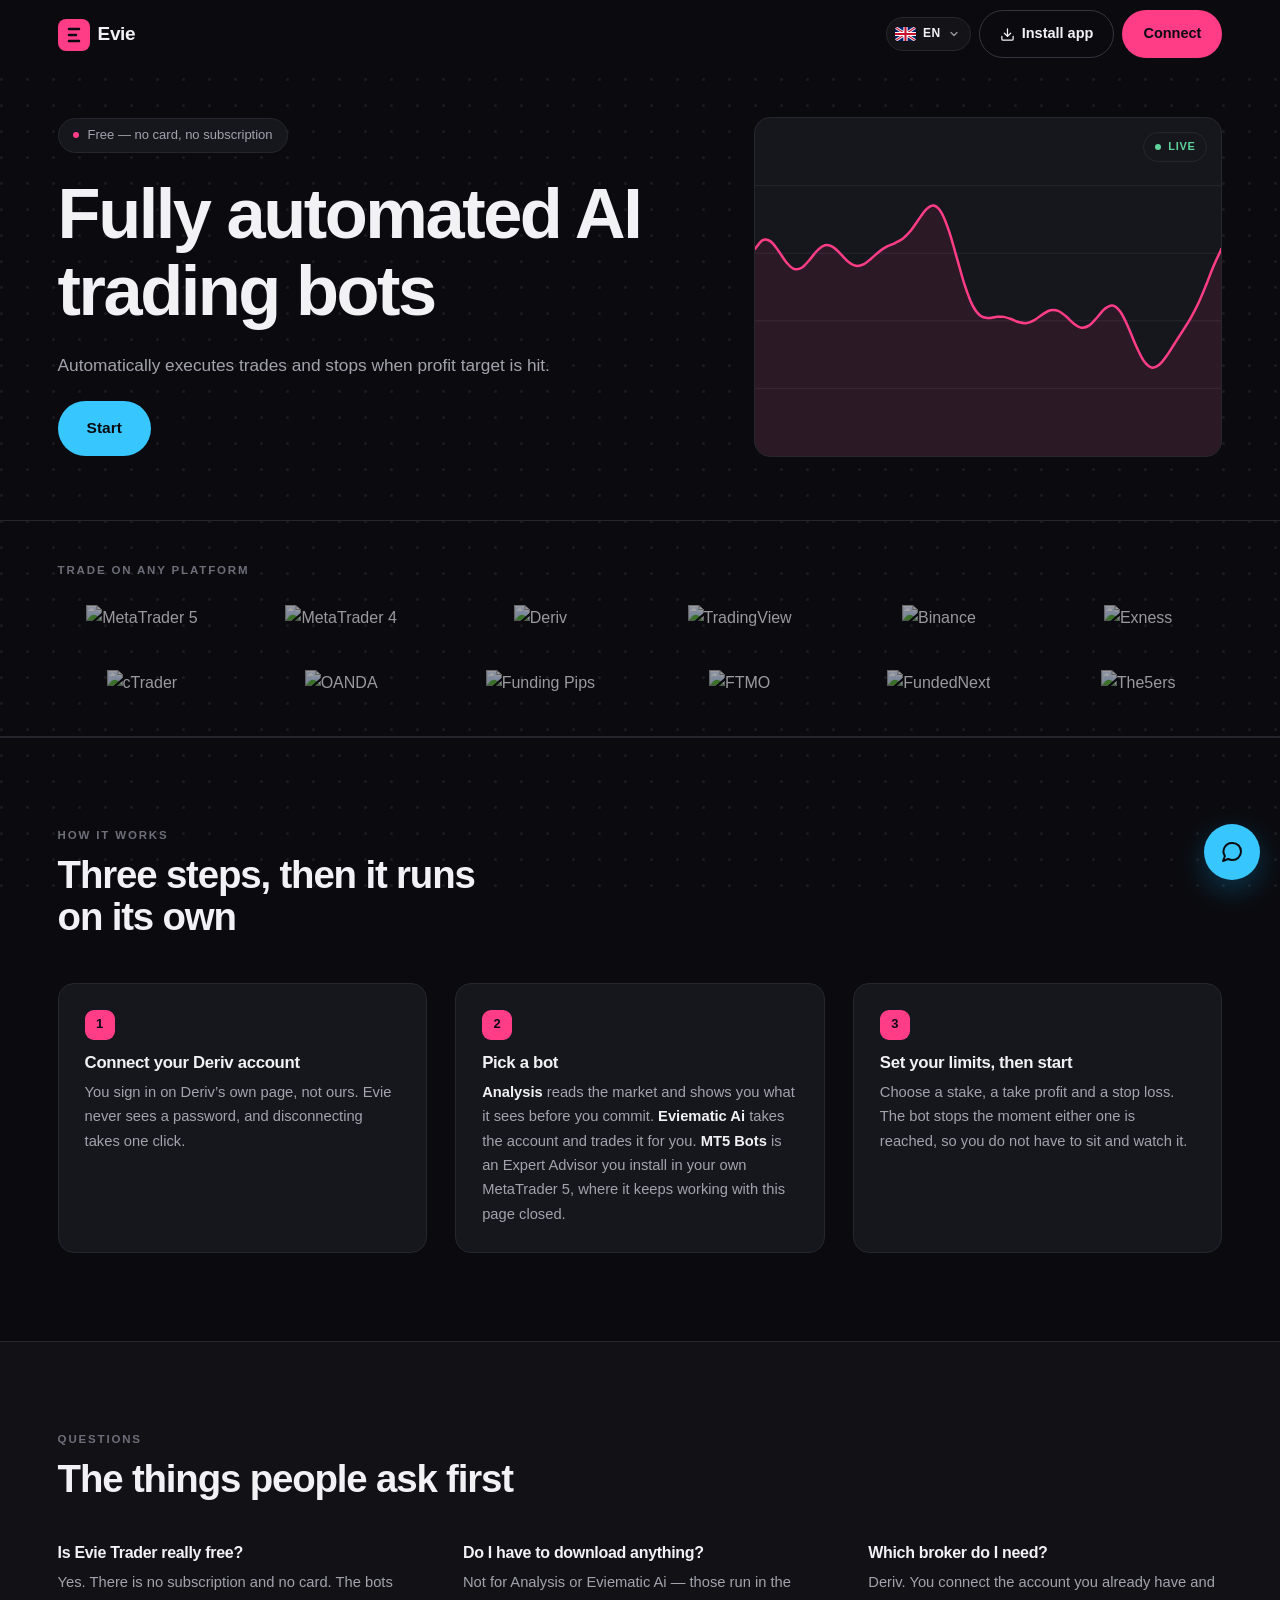
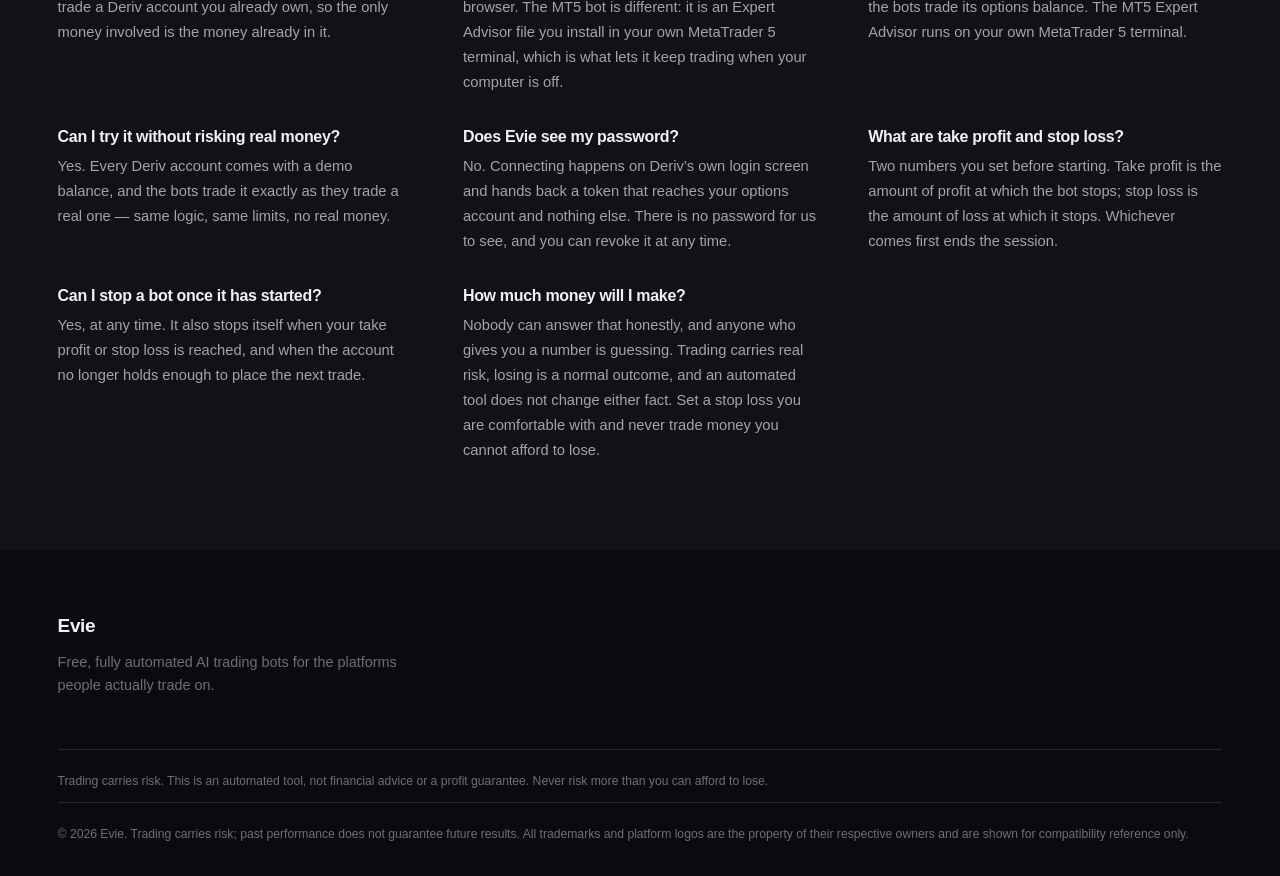
==== commit 3aa65aaa: "Talk to us — support that goes straight to a phone, and the answer comes back The same two-way suppo" ====
--- a/index.html
+++ b/index.html
@@ -55,6 +55,7 @@
 document.documentElement.setAttribute("data-theme","dark");
 </script>
 <link rel="stylesheet" href="/styles.css" />
+<link rel="stylesheet" href="/support.css" />
 
 <!-- What the page is, in the form search engines read directly rather than
      infer. Kept to what is actually true on the page: a free web application
@@ -405,6 +406,7 @@
 <script src="/main.js" defer></script>
 <script src="/connect.js"></script>
 <script src="/install.js"></script>
+<script src="/support.js" defer></script>
 <script src="/i18n/i18n.js"></script>
 </body>
 </html>
--- a/support.css
+++ b/support.css
@@ -0,0 +1,235 @@
+/*
+ * THE SUPPORT BUBBLE.
+ *
+ * A launcher in the corner and a card that opens above it. Built on the same
+ * tokens as the rest of the site — flat surfaces, 1px lines, no gradients —
+ * so it follows the light/dark choice without a rule of its own. Every token
+ * carries a literal fallback so the bubble looks like itself even on a page
+ * that does not load styles.css (the terminal defines its own palette).
+ *
+ * Blue is the bubble's accent: pink on this site means "free", blue means
+ * "go", and a conversation is the second of those.
+ */
+
+.sup-btn {
+  position: fixed; right: 20px; bottom: 20px; z-index: 80;
+  width: 56px; height: 56px; border-radius: 999px; border: 0;
+  background: var(--blue, #0d8ecf); color: var(--on-accent, #fff);
+  display: grid; place-items: center; cursor: pointer;
+  box-shadow: 0 10px 28px rgba(13, 142, 207, 0.32);
+  transition: transform .15s, background .15s;
+}
+.sup-btn:hover { transform: translateY(-1px); background: var(--blue-hi, #0a76ae); }
+.sup-btn:active { transform: scale(.97); }
+.sup-btn.sup-left { right: auto; left: 20px; }
+
+.sup[hidden] { display: none; }
+.sup {
+  position: fixed; right: 20px; bottom: 88px; z-index: 79;
+  width: min(384px, calc(100vw - 24px));
+  max-height: min(640px, calc(100dvh - 112px));
+  display: flex; flex-direction: column;
+  border: 1px solid var(--line, #e2e6ec);
+  border-radius: var(--radius, 16px);
+  background: var(--raise, #fff);
+  color: var(--ink, #14161a);
+  box-shadow: 0 24px 64px rgba(0, 0, 0, 0.18);
+  overflow: hidden;
+  font-family: Inter, "Segoe UI", -apple-system, BlinkMacSystemFont, Roboto, Helvetica, Arial, sans-serif;
+  font-size: 14px; line-height: 1.5;
+}
+.sup.sup-left { right: auto; left: 20px; }
+:root[data-theme="dark"] .sup { box-shadow: 0 24px 64px rgba(0, 0, 0, 0.6); }
+
+@media (max-width: 480px) {
+  .sup, .sup.sup-left { right: 12px; left: 12px; bottom: 84px; width: auto; }
+  .sup-btn { right: 14px; bottom: 14px; }
+  .sup-btn.sup-left { left: 14px; }
+}
+
+/* ── head ─────────────────────────────────────────────────────────────── */
+.sup-head {
+  display: flex; align-items: center; gap: 12px;
+  padding: 14px 14px 14px 16px;
+  border-bottom: 1px solid var(--line, #e2e6ec);
+  background: var(--surface-2, #f1f3f6);
+}
+.sup-avatar {
+  flex: none; width: 36px; height: 36px; border-radius: 999px;
+  display: grid; place-items: center;
+  background: var(--blue, #0d8ecf); color: var(--on-accent, #fff);
+}
+.sup-title { min-width: 0; flex: 1; }
+.sup-title-main { font-size: 15px; font-weight: 700; letter-spacing: -0.01em; line-height: 1.2; }
+.sup-title-sub { display: flex; align-items: center; gap: 6px; margin-top: 3px; font-size: 12px; color: var(--ink-muted, #59616d); }
+.sup-title-sub i { width: 7px; height: 7px; border-radius: 999px; background: var(--ok, #14a05a); flex: none; }
+.sup-close {
+  flex: none; display: grid; place-items: center;
+  width: 32px; height: 32px; border: 0; border-radius: 999px;
+  background: transparent; color: var(--ink-muted, #59616d); cursor: pointer;
+  transition: background .15s, color .15s;
+}
+.sup-close:hover { background: var(--line, #e2e6ec); color: var(--ink, #14161a); }
+
+/* ── the thread ───────────────────────────────────────────────────────── */
+.sup-body { flex: 1; overflow-y: auto; padding: 16px; display: grid; gap: 12px; align-content: start; }
+
+/* The widget's own words — greeting, the "say more" nudge. Quiet. */
+.sup-msg {
+  max-width: 88%;
+  border-radius: 16px 16px 16px 4px;
+  background: var(--surface-2, #f1f3f6);
+  padding: 10px 13px;
+  font-size: 13px; line-height: 1.55;
+  color: var(--ink-muted, #59616d);
+}
+
+/* What they sent. Solid blue, the way every phone draws "mine". */
+.sup-mine {
+  max-width: 88%; margin-left: auto;
+  border-radius: 16px 16px 4px 16px;
+  background: var(--blue, #0d8ecf); color: var(--on-accent, #fff);
+  padding: 10px 13px;
+  font-size: 13.5px; line-height: 1.55;
+  white-space: pre-wrap; overflow-wrap: anywhere;
+}
+.sup-sent { font-size: 11px; color: var(--ok, #14a05a); text-align: right; margin-top: 4px; font-weight: 600; }
+.sup-time-mine { color: var(--ink-faint, #838b97); font-weight: 500; }
+
+/* A real answer from a person — the one thing here somebody needs to read. */
+.sup-reply { max-width: 88%; }
+.sup-reply-who {
+  display: flex; align-items: center; gap: 6px; margin-bottom: 5px;
+  font-size: 10.5px; font-weight: 700; letter-spacing: .08em; text-transform: uppercase;
+  color: var(--blue, #0d8ecf);
+}
+.sup-reply-who i { width: 6px; height: 6px; border-radius: 999px; background: var(--ok, #14a05a); flex: none; }
+.sup-reply-who .sup-new {
+  margin-left: 2px; padding: 2px 6px; border-radius: 999px;
+  background: var(--ok, #14a05a); color: #fff;
+  font-size: 9px; font-weight: 800; letter-spacing: 0;
+}
+.sup-reply-who .sup-time { margin-left: auto; font-weight: 500; letter-spacing: 0; text-transform: none; color: var(--ink-faint, #838b97); }
+.sup-reply-body {
+  border-radius: 16px 16px 16px 4px;
+  border: 1px solid var(--line-hi, #cdd3dc);
+  background: var(--surface, #fff);
+  padding: 11px 13px;
+  font-size: 14px; line-height: 1.55;
+  color: var(--ink, #14161a);
+  white-space: pre-wrap; overflow-wrap: anywhere;
+}
+.sup-reply-body.bare { padding: 5px; }
+.sup-link { color: var(--blue, #0d8ecf); font-weight: 600; text-decoration: underline; text-underline-offset: 2px; overflow-wrap: anywhere; }
+
+/* ── attachments ──────────────────────────────────────────────────────── */
+.sup-att-img { display: block; margin-top: 8px; }
+.sup-att-img.bare { margin-top: 0; }
+.sup-att-img img { display: block; max-width: 100%; max-height: 280px; width: auto; border-radius: 10px; border: 1px solid var(--line, #e2e6ec); }
+.sup-att-file {
+  display: inline-flex; align-items: center; gap: 8px; margin-top: 8px;
+  border: 1px solid var(--line, #e2e6ec); border-radius: 10px; padding: 7px 10px;
+  color: var(--ink, #14161a); text-decoration: none; font-size: 12.5px; font-weight: 600;
+  background: var(--surface-2, #f1f3f6);
+}
+.sup-att-file.bare { margin-top: 0; }
+.sup-att-file svg { color: var(--blue, #0d8ecf); flex: none; }
+.sup-att-file span { max-width: 200px; overflow: hidden; text-overflow: ellipsis; white-space: nowrap; }
+.sup-shot { display: flex; align-items: center; gap: 4px; margin-top: 5px; font-size: 11.5px; opacity: .85; }
+.sup-shot svg { width: 11px; height: 11px; }
+
+/* ── who you are ──────────────────────────────────────────────────────── */
+.sup-who { border-top: 1px solid var(--line, #e2e6ec); padding: 12px 16px; display: grid; gap: 8px; background: var(--surface-2, #f1f3f6); }
+.sup-who-row { display: flex; align-items: center; gap: 8px; }
+.sup-who-hint { flex: 1; min-width: 0; font-size: 12px; color: var(--ink-muted, #59616d); }
+.sup-done {
+  all: unset; cursor: pointer; flex: none;
+  padding: 5px 12px; border-radius: 999px;
+  background: var(--blue, #0d8ecf); color: var(--on-accent, #fff);
+  font-size: 12px; font-weight: 700;
+}
+.sup-done:hover { background: var(--blue-hi, #0a76ae); }
+.sup-change {
+  all: unset; cursor: pointer; display: flex; gap: 8px; align-items: center; width: 100%;
+  font-size: 12px; color: var(--ink-muted, #59616d);
+}
+.sup-change .mono { flex: 1; overflow: hidden; text-overflow: ellipsis; white-space: nowrap; }
+.sup-change-cta { color: var(--blue, #0d8ecf); font-weight: 700; }
+.sup .mono { font-family: ui-monospace, SFMono-Regular, Menlo, Consolas, monospace; }
+
+.sup .field {
+  width: 100%;
+  border: 1px solid var(--line-hi, #cdd3dc);
+  border-radius: var(--radius-sm, 12px);
+  background: var(--raise, #fff);
+  color: var(--ink, #14161a);
+  padding: 10px 12px;
+  font-size: 14px; font-family: inherit; line-height: 1.4;
+  outline: none;
+  transition: border-color .15s, box-shadow .15s;
+}
+.sup .field:focus { border-color: var(--blue, #0d8ecf); box-shadow: 0 0 0 3px rgba(13, 142, 207, 0.15); }
+.sup .field::placeholder { color: var(--ink-faint, #838b97); }
+
+/* ── composing ────────────────────────────────────────────────────────── */
+.sup-foot { border-top: 1px solid var(--line, #e2e6ec); padding: 12px; display: flex; gap: 8px; align-items: flex-end; }
+.sup-foot textarea { flex: 1; resize: none; min-height: 42px; max-height: 120px; }
+.sup-attach {
+  flex: none; width: 42px; height: 42px; border-radius: var(--radius-sm, 12px);
+  border: 1px solid var(--line-hi, #cdd3dc); background: var(--raise, #fff);
+  color: var(--ink-muted, #59616d); display: grid; place-items: center; cursor: pointer;
+  transition: color .15s, border-color .15s;
+}
+.sup-attach:hover { color: var(--blue, #0d8ecf); border-color: var(--blue, #0d8ecf); }
+.sup-send {
+  flex: none; width: 42px; height: 42px; border-radius: 999px; border: 0;
+  background: var(--blue, #0d8ecf); color: var(--on-accent, #fff);
+  display: grid; place-items: center; cursor: pointer;
+  transition: background .15s, transform .06s;
+}
+.sup-send:hover { background: var(--blue-hi, #0a76ae); }
+.sup-send:active { transform: scale(.96); }
+.sup-send svg { margin-left: -2px; }
+
+.sup-picked {
+  display: flex; align-items: center; gap: 8px; margin: 10px 12px 0;
+  border: 1px solid var(--ok, #14a05a); border-radius: 10px;
+  background: var(--real-tint, rgba(20, 160, 90, 0.10));
+  padding: 6px 10px; font-size: 12.5px; color: var(--ink, #14161a);
+}
+.sup-picked svg { color: var(--ok, #14a05a); flex: none; }
+.sup-picked span { flex: 1; min-width: 0; overflow: hidden; text-overflow: ellipsis; white-space: nowrap; }
+.sup-picked button { all: unset; cursor: pointer; padding: 0 6px; font-size: 18px; line-height: 1; color: var(--ink-muted, #59616d); }
+.sup-picked button:hover { color: var(--ink, #14161a); }
+.sup-err {
+  margin: 10px 12px 0; border: 1px solid var(--danger, #d92d20); border-radius: 10px;
+  background: var(--raise, #fff); color: var(--danger, #d92d20);
+  padding: 8px 10px; font-size: 12.5px; line-height: 1.45;
+}
+
+/* ── the badge and its ring ───────────────────────────────────────────── */
+.sup-badge {
+  position: absolute; top: -3px; right: -3px;
+  min-width: 22px; height: 22px; padding: 0 6px;
+  border-radius: 999px; display: grid; place-items: center;
+  background: var(--ok, #14a05a); color: #fff;
+  font-size: 11.5px; font-weight: 800; line-height: 1;
+  border: 2px solid var(--base, #f3f4f7);
+  overflow: visible;
+}
+.sup-ping {
+  position: absolute; inset: 0; border-radius: 999px;
+  background: var(--ok, #14a05a); opacity: .5;
+  animation: sup-ping 1.1s cubic-bezier(0, 0, .2, 1) infinite;
+}
+@keyframes sup-ping { 75%, 100% { transform: scale(2); opacity: 0; } }
+@media (prefers-reduced-motion: reduce) { .sup-ping { animation: none; } }
+
+/* ── the scrollbar ────────────────────────────────────────────────────── */
+.sup-body { scrollbar-width: thin; scrollbar-color: var(--line-hi, #cdd3dc) transparent; scrollbar-gutter: stable; }
+.sup-body::-webkit-scrollbar { width: 6px; }
+.sup-body::-webkit-scrollbar-track { background: transparent; }
+.sup-body::-webkit-scrollbar-thumb { background: var(--line-hi, #cdd3dc); border-radius: 999px; }
+.sup-foot textarea { scrollbar-width: thin; scrollbar-color: var(--line-hi, #cdd3dc) transparent; }
+.sup-foot textarea::-webkit-scrollbar { width: 6px; }
+.sup-foot textarea::-webkit-scrollbar-thumb { background: var(--line-hi, #cdd3dc); border-radius: 999px; }
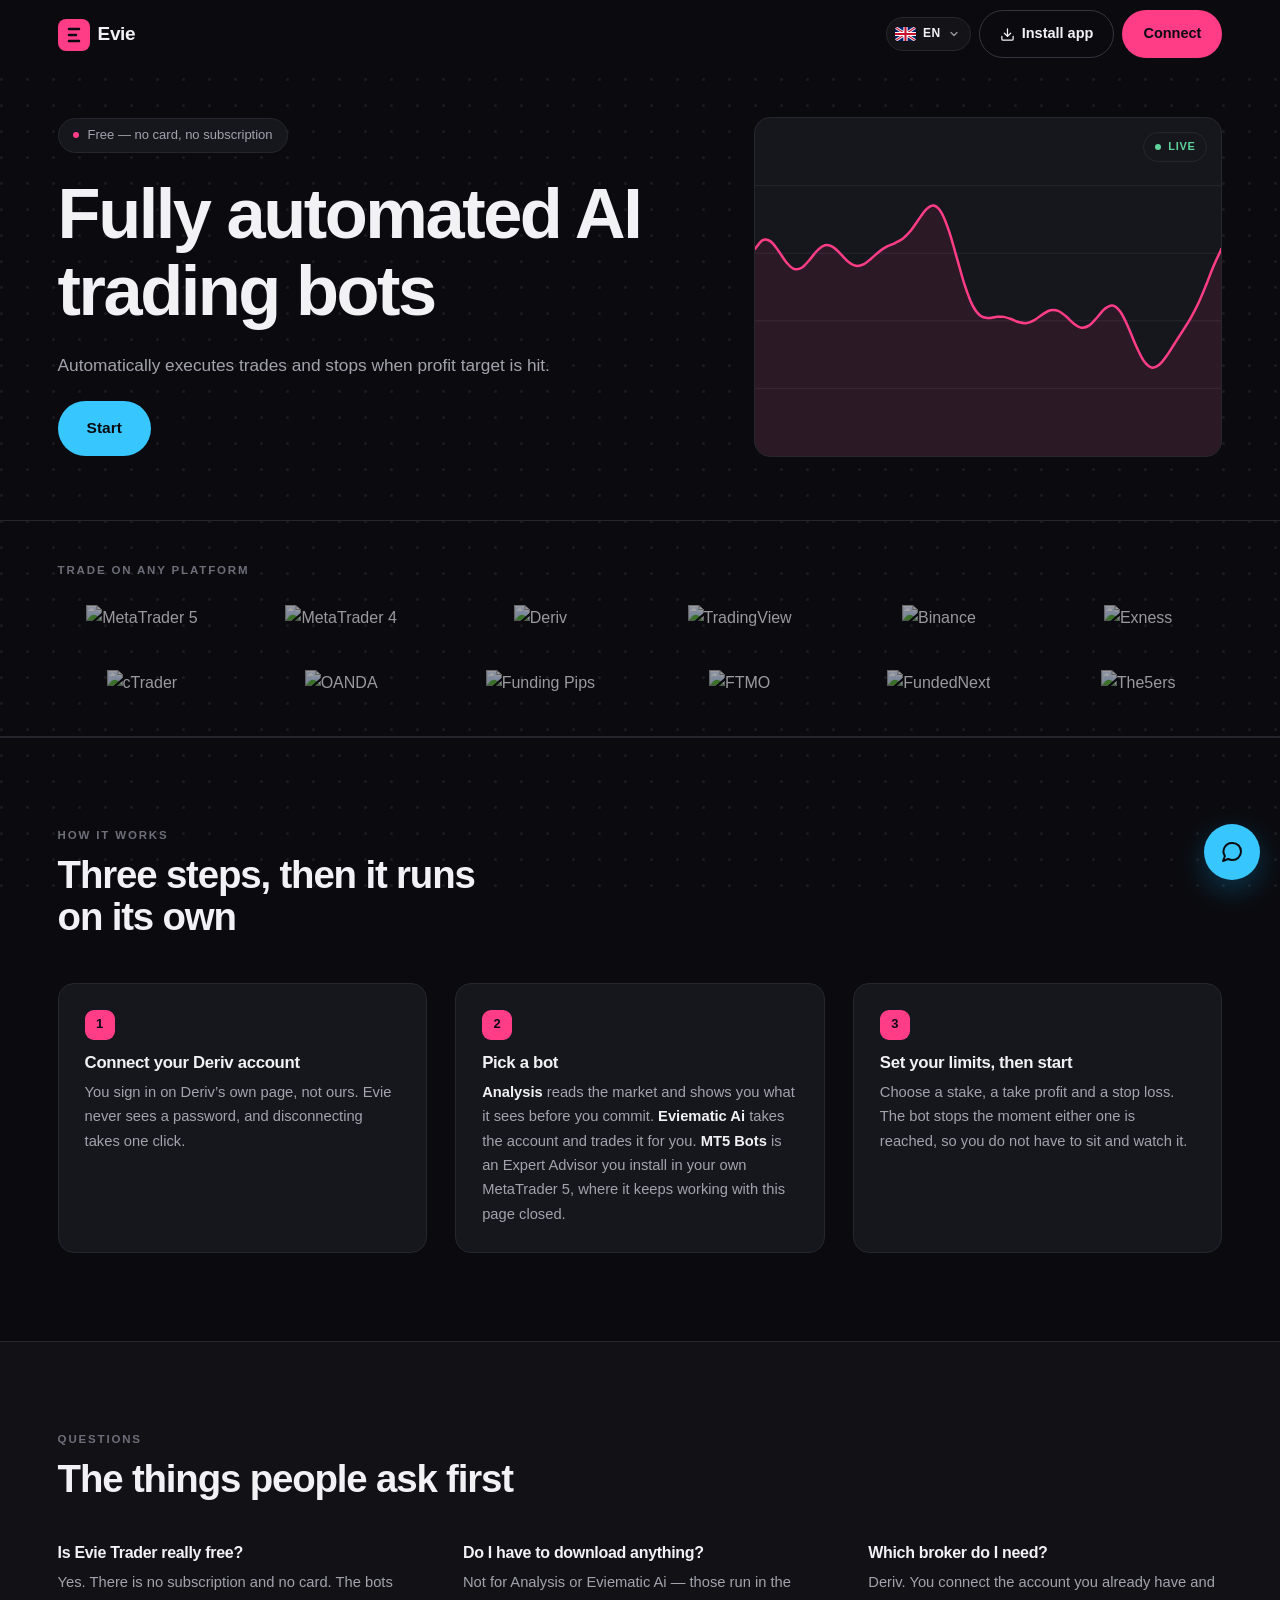
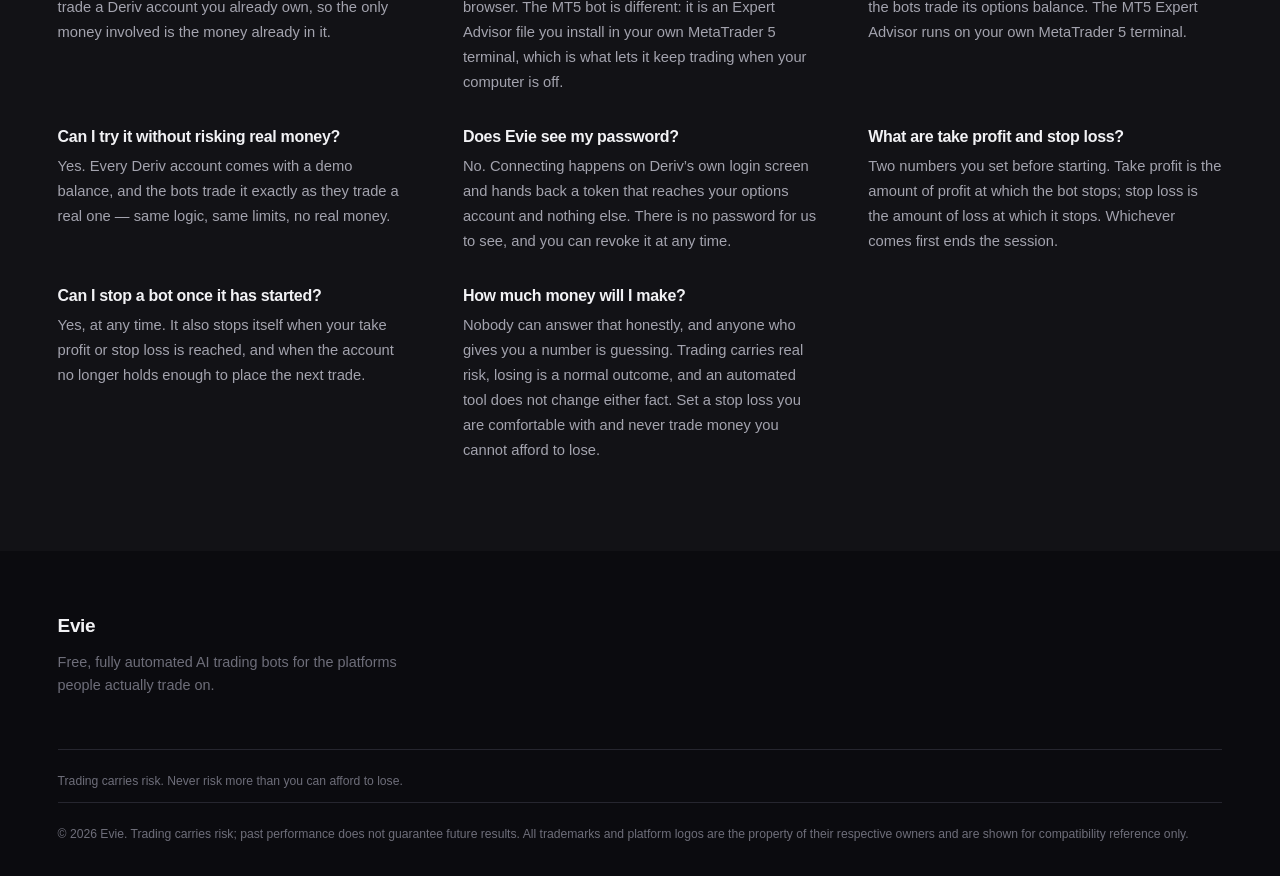
==== commit 5c414866: "Short risk line; the simulator only on the phrase and its card only when asked; MT5 logo Owner asked" ====
--- a/index.html
+++ b/index.html
@@ -362,7 +362,7 @@
     </div>
   </div>
   <div class="bleed footer-legal">
-    <p class="disclaimer">Trading carries risk. This is an automated tool, not financial advice or a profit guarantee. Never risk more than you can afford to lose.</p>
+    <p class="disclaimer">Trading carries risk. Never risk more than you can afford to lose.</p>
     <p>&copy; 2026 Evie. Trading carries risk; past performance does not guarantee future results. All trademarks and platform logos are the property of their respective owners and are shown for compatibility reference only.</p>
   </div>
 </footer>
--- a/styles.css
+++ b/styles.css
@@ -849,6 +849,41 @@
 .btn:disabled { opacity: 0.45; cursor: not-allowed; }
 
 /* Which account is about to be traded. Real money says so, in pink. */
+/* Safe / High / Too high beside a figure's label, and the line on why (risk.js):
+   green, amber, red — the palette's own. */
+.fig-risk {
+  --rc: var(--ok);
+  display: inline-flex; align-items: center; gap: 4px; margin-left: 6px; padding: 1px 7px 1px 6px;
+  border: 1px solid color-mix(in srgb, var(--rc) 35%, transparent); border-radius: 999px;
+  background: color-mix(in srgb, var(--rc) 12%, transparent); color: var(--rc);
+  font-size: 9.5px; font-weight: 700; line-height: 1.45; letter-spacing: 0.06em; text-transform: uppercase;
+  white-space: nowrap; vertical-align: 1px;
+}
+.fig-risk[hidden] { display: none; }
+.fig-risk::before { content: ""; flex: none; width: 5px; height: 5px; border-radius: 50%; background: currentColor; }
+.fig-risk[data-risk="high"], .fig-line[data-risk="high"] { --rc: var(--amber); }
+.fig-risk[data-risk="over"], .fig-line[data-risk="over"] { --rc: var(--danger); }
+.fig-note { display: grid; gap: 6px; margin-top: 12px; }
+.fig-note[hidden] { display: none; }
+.fig-line {
+  --rc: var(--ok);
+  margin: 0; padding: 7px 10px; border: 1px solid color-mix(in srgb, var(--rc) 28%, transparent);
+  border-left: 3px solid var(--rc); border-radius: 9px; background: color-mix(in srgb, var(--rc) 8%, transparent);
+  font-size: 12px; line-height: 1.45; color: var(--ink-muted);
+}
+.fig-line b { color: var(--rc); font-weight: 700; }
+/* The safe figure, a button: one click puts it in its field. Green — the safe choice. */
+.fig-use {
+  display: inline-flex; align-items: center; gap: 4px; margin: 0 1px; padding: 1px 8px 1px 6px; vertical-align: 1px;
+  border: 1px solid color-mix(in srgb, var(--ok) 45%, transparent); border-radius: 999px;
+  background: color-mix(in srgb, var(--ok) 13%, transparent); color: var(--ok);
+  font: inherit; font-size: 11.5px; font-weight: 700; font-variant-numeric: tabular-nums; line-height: 1.5; cursor: pointer;
+  transition: background .15s ease, border-color .15s ease, transform .1s ease;
+}
+.fig-use:hover { background: color-mix(in srgb, var(--ok) 22%, transparent); border-color: var(--ok); }
+.fig-use:active { transform: translateY(1px); }
+.fig-use:focus-visible { outline: 2px solid var(--ok); outline-offset: 2px; }
+
 .risk { margin-top: 14px; font-size: 12.5px; line-height: 1.5; color: var(--ink-faint); }
 /* The real-account line reads as reassurance, not alarm: it is confirming the
    trades are the genuine article on the account the trader chose. Pink made a
@@ -1393,3 +1428,49 @@
 .tog[aria-checked="true"] { background: rgba(20, 160, 90, 0.18); border-color: var(--ok); }
 .tog[aria-checked="true"] .tog-dot { transform: translateX(16px); background: var(--ok); }
 
+/* No real account yet (real.js): a red way to open one, in place of the balance and its
+   badge. A deep Deriv red that keeps its white words readable. */
+.perch-real {
+  display: inline-flex; align-items: center; gap: 6px; height: 34px; padding: 0 13px; border-radius: 999px;
+  background: #d92b36; color: #fff; font-size: 12.5px; font-weight: 700; line-height: 1.2; white-space: nowrap; text-decoration: none;
+  box-shadow: 0 6px 18px rgba(217, 43, 54, 0.28); transition: filter .15s ease, transform .1s ease; -webkit-tap-highlight-color: transparent;
+}
+.perch-real[hidden] { display: none; }
+.perch-real:hover { filter: brightness(1.07); }
+.perch-real:active { transform: scale(0.98); }
+.perch-real:focus-visible { outline: 2px solid var(--blue); outline-offset: 2px; }
+.perch-real svg { flex: none; }
+.perch.is-noreal #balance, .perch.is-noreal #acct-badge,
+.perch.is-noreal #amount, .perch.is-noreal #badge { display: none; }   /* Home's balance and its badge */
+/* The Risk guide switch beside its words, on a page whose labels are blocks. */
+.fld-k--tog { display: flex; align-items: center; gap: 8px; }
+/* Small screens: the button leaves the header's line for a small pill just under it, at the
+   right, so the header keeps its own room on every width; the page moves down by as much
+   (real.js marks <html> while it shows). */
+@media (max-width: 640px) {
+  .nav-inner { position: relative; }
+  .perch-real {
+    position: absolute; top: calc(100% + 6px); right: var(--gutter);
+    height: 24px; padding: 0 10px; gap: 5px; font-size: 11px; box-shadow: 0 4px 12px rgba(217, 43, 54, 0.25);
+  }
+  .perch-real svg { width: 11px; height: 11px; }
+  html.has-noreal .dash-main { margin-top: 30px; }
+}
+
+/* Deposit and Withdraw on Deriv (Shalobot's two links), small: Home's account card, the auto
+   bot's card, the AI page under Start / Stop. Deposit in the palette's green. */
+.fund-links { display: flex; flex-wrap: wrap; gap: 6px; }
+.fund-link {
+  display: inline-flex; align-items: center; justify-content: center; gap: 5px; min-height: 28px; padding: 4px 11px;
+  border: 1px solid var(--line-hi, var(--line)); border-radius: 9px; background: var(--surface); color: var(--ink);
+  font-size: 12px; font-weight: 700; line-height: 1.15; white-space: nowrap; text-decoration: none;
+  transition: background-color .15s ease, border-color .15s ease, transform .1s ease; -webkit-tap-highlight-color: transparent;
+}
+.fund-link:hover { background: var(--surface-2); }
+.fund-link:active { transform: scale(0.97); }
+.fund-link:focus-visible { outline: 2px solid var(--blue); outline-offset: 2px; }
+.fund-link svg { flex: none; }
+.fund-link--dep { color: var(--ok); border-color: color-mix(in srgb, var(--ok) 45%, transparent); }
+.acctp .fund-links, .run-actions + .fund-links { margin-top: 12px; }
+/* In the account sheet: the two links at the left, Disconnect at the right. */
+.sheet-foot:has(.fund-links) { display: flex; flex-wrap: wrap; align-items: center; justify-content: space-between; gap: 10px; }
--- a/support.css
+++ b/support.css
@@ -121,6 +121,14 @@
 }
 .sup-reply-body.bare { padding: 5px; }
 .sup-link { color: var(--blue, #0d8ecf); font-weight: 600; text-decoration: underline; text-underline-offset: 2px; overflow-wrap: anywhere; }
+/* A download code, and the one warning that goes with it. */
+.sup-code {
+  display: inline-block; margin: 2px 0;
+  font-family: ui-monospace, SFMono-Regular, Menlo, Consolas, monospace;
+  font-size: 17px; font-weight: 800; letter-spacing: .08em;
+  color: var(--ok, #14a05a);
+}
+.sup-warn { color: var(--danger, #d92d20); font-weight: 700; }
 
 /* ── attachments ──────────────────────────────────────────────────────── */
 .sup-att-img { display: block; margin-top: 8px; }
